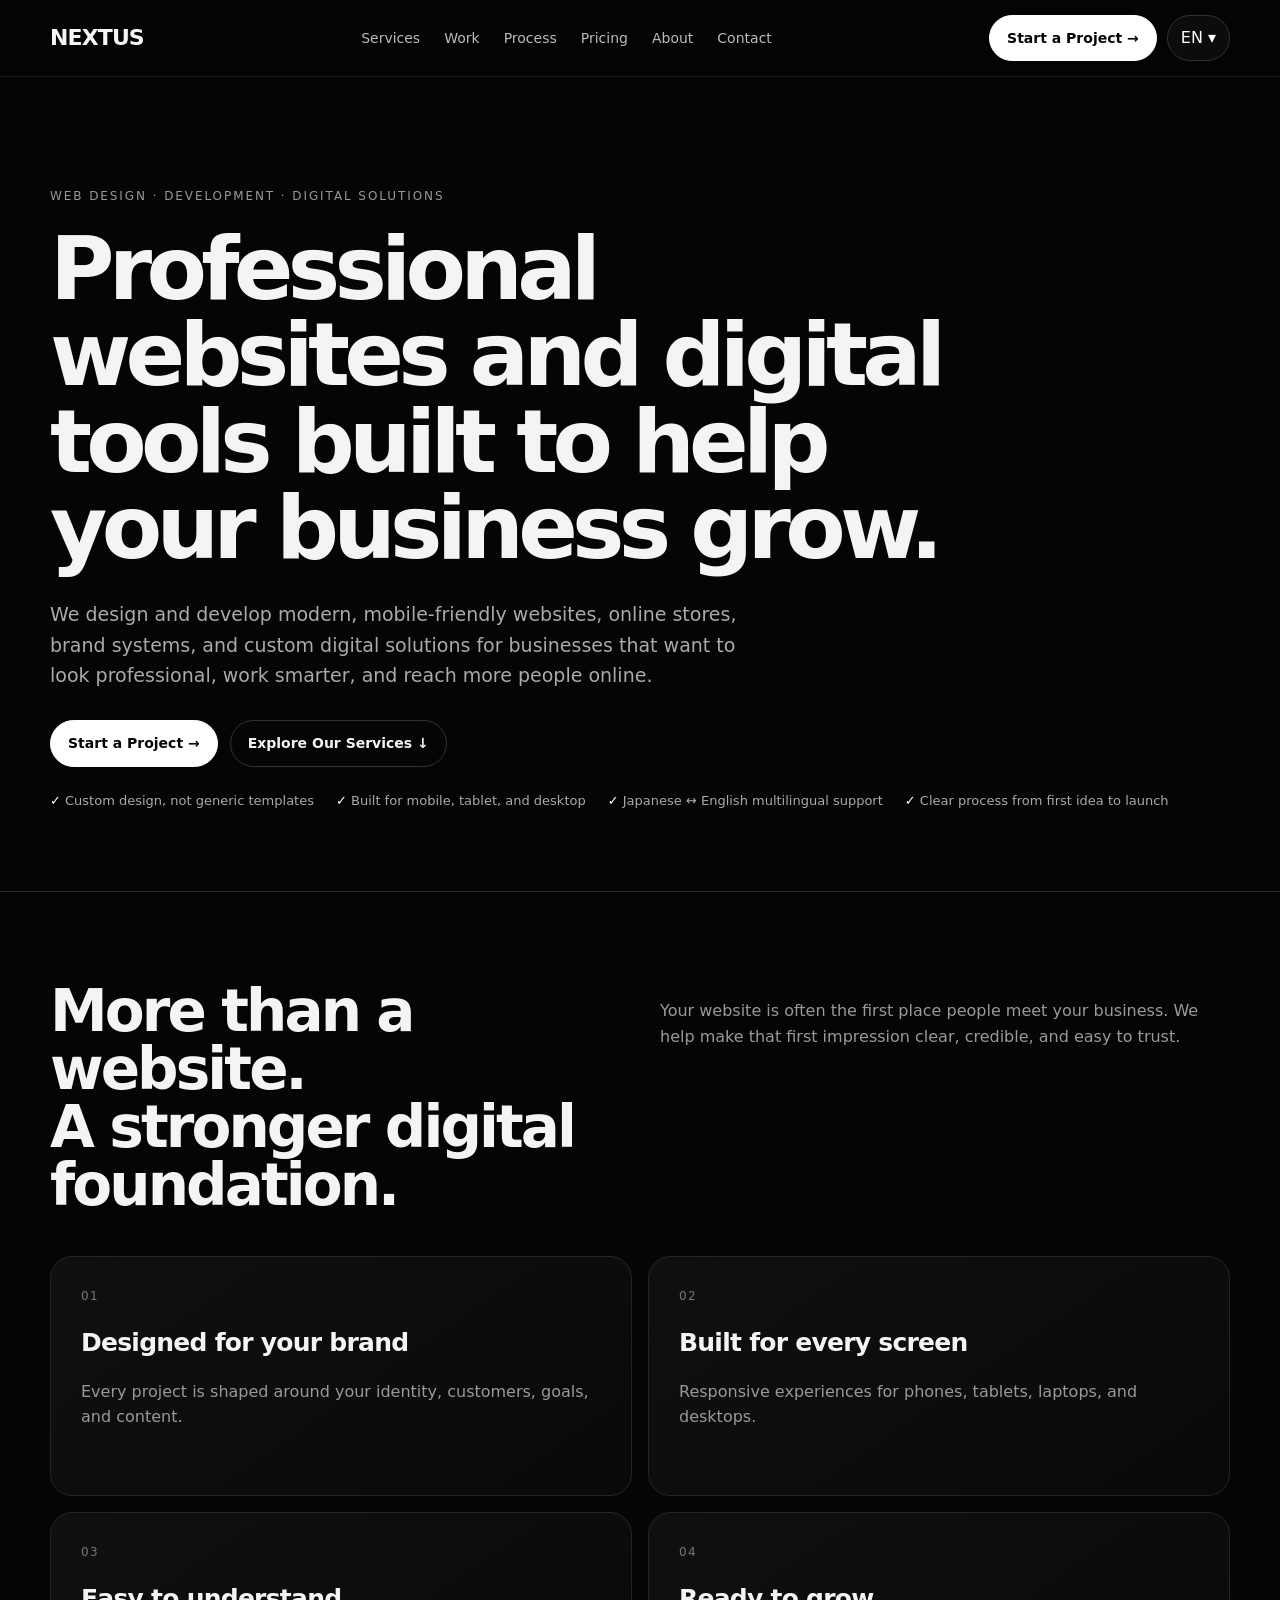
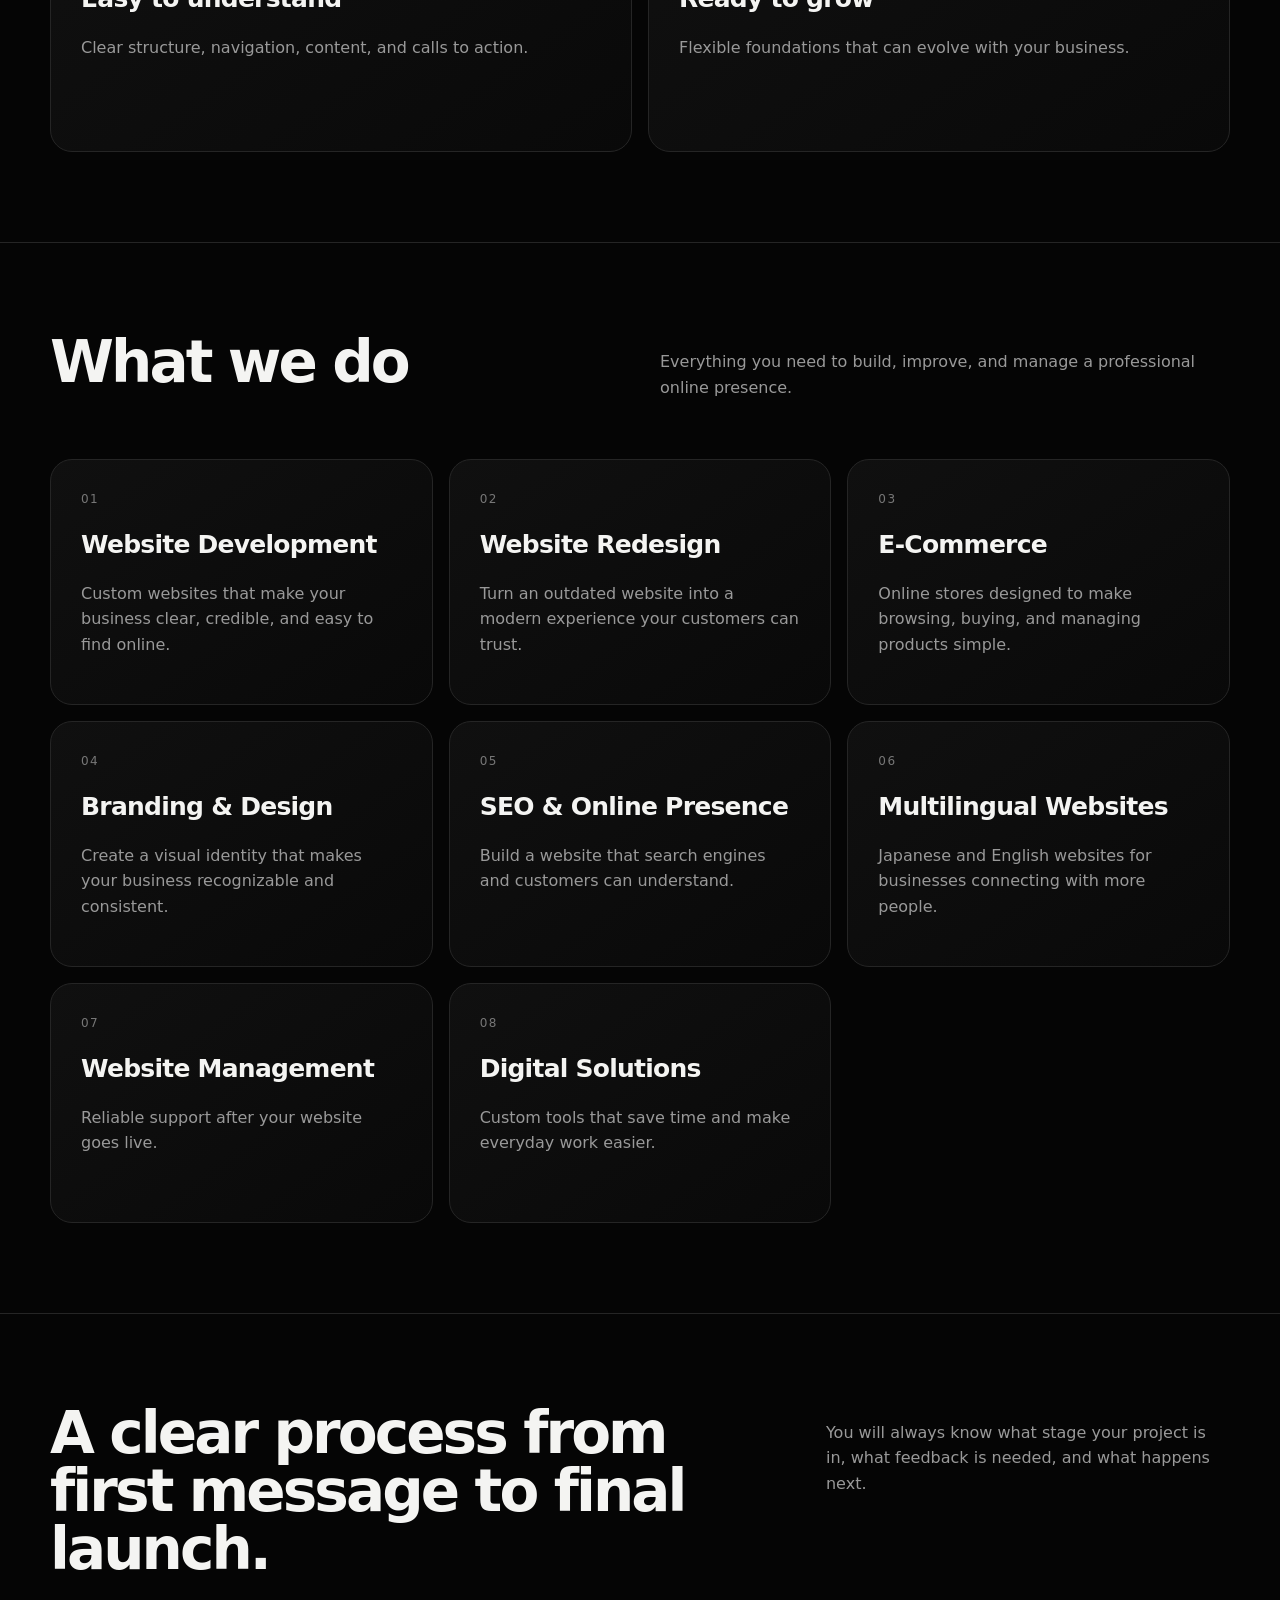
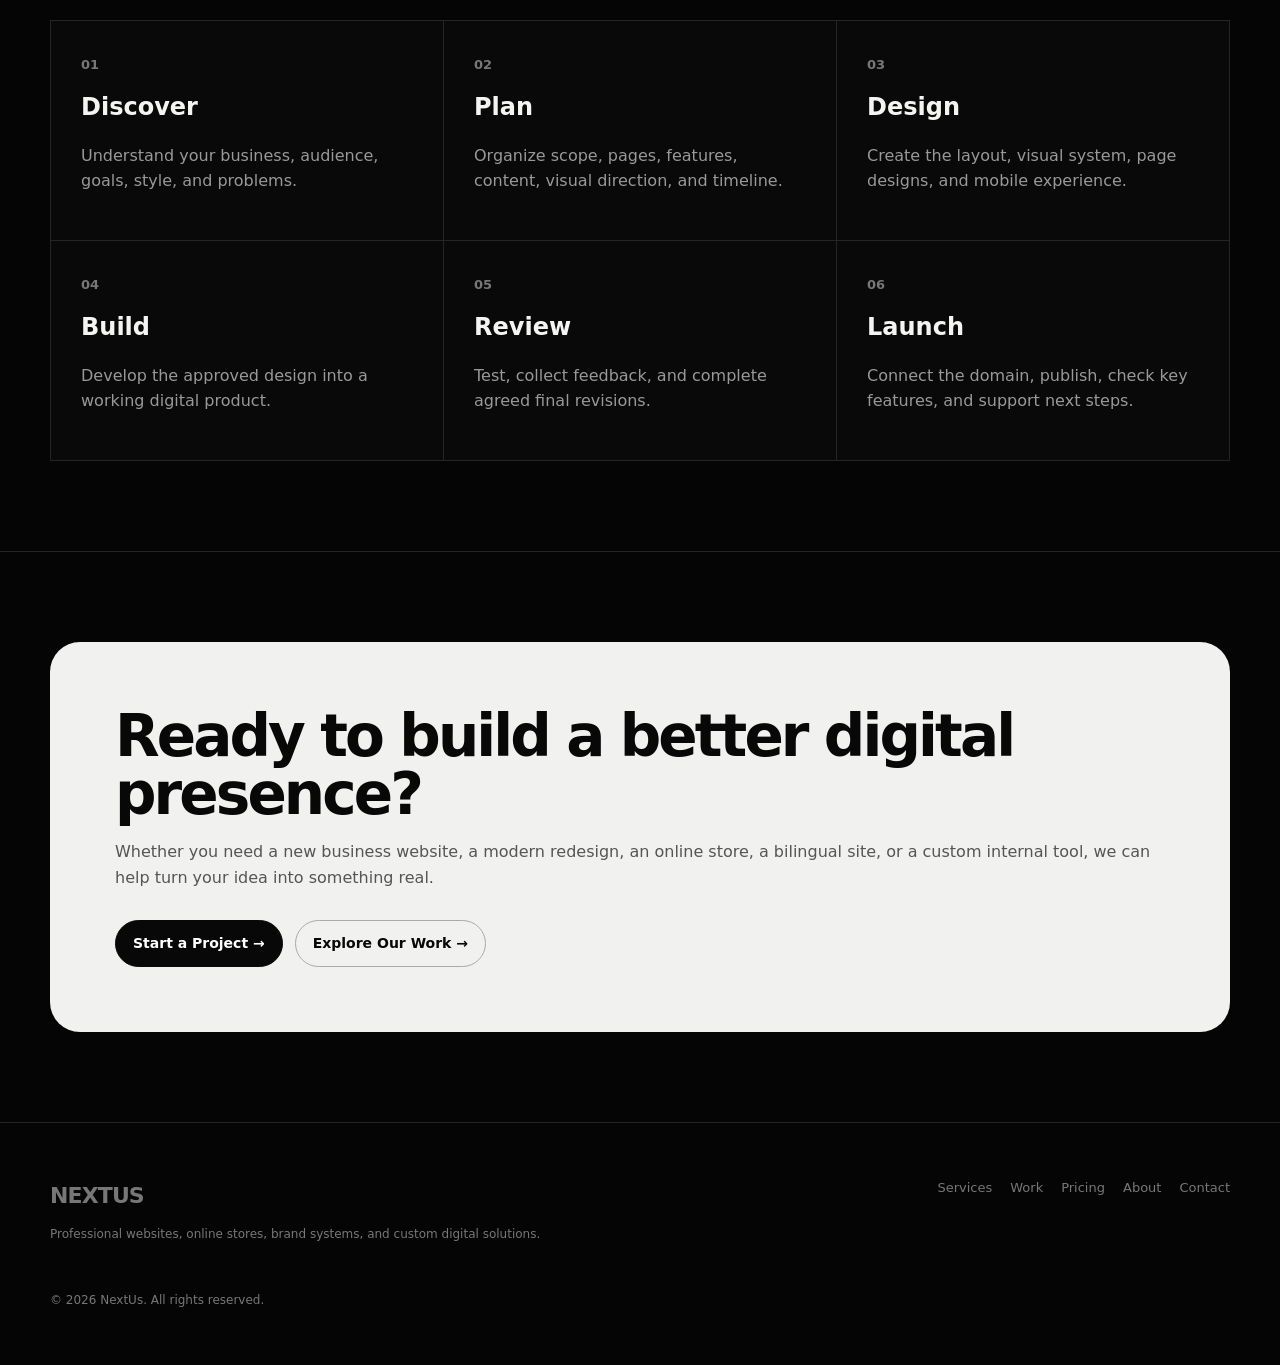
==== index.html @ 168e1766 "Create index.html" ====
<!doctype html><html lang="en"><head><meta charset="utf-8"><meta name="viewport" content="width=device-width,initial-scale=1"><title>Home — NextUs</title><meta name="description" content="NextUs builds professional websites, online stores, brand systems, multilingual sites, and custom digital solutions."><style>
:root{--bg:#050505;--panel:#0d0d0d;--panel2:#111;--text:#f4f4f2;--muted:#9a9a96;--line:#252525;--max:1180px;--radius:22px}
*{box-sizing:border-box}html{scroll-behavior:smooth}body{margin:0;background:var(--bg);color:var(--text);font-family:Inter,ui-sans-serif,system-ui,-apple-system,BlinkMacSystemFont,"Segoe UI",sans-serif;line-height:1.6}a{color:inherit;text-decoration:none}button{font:inherit}
.container{width:min(calc(100% - 40px),var(--max));margin:auto}.nav{position:sticky;top:0;z-index:20;background:rgba(5,5,5,.88);backdrop-filter:blur(18px);border-bottom:1px solid rgba(255,255,255,.08)}.navin{height:76px;display:flex;align-items:center;justify-content:space-between;gap:22px}.brand{font-weight:900;letter-spacing:-.04em;font-size:22px}.links{display:flex;gap:24px;align-items:center;font-size:14px;color:#bbb}.links a:hover{color:#fff}.actions{display:flex;align-items:center;gap:10px}.btn{display:inline-flex;align-items:center;justify-content:center;border:1px solid #333;border-radius:999px;padding:11px 17px;font-weight:700;font-size:14px;transition:.2s}.btn:hover{transform:translateY(-2px);border-color:#777}.btn.primary{background:#fff;color:#050505;border-color:#fff}.lang{position:relative}.lang button{background:#0c0c0c;color:#fff;border:1px solid #333;border-radius:999px;padding:9px 13px;cursor:pointer}.langmenu{display:none;position:absolute;right:0;top:45px;background:#111;border:1px solid #333;border-radius:14px;padding:6px;min-width:130px;box-shadow:0 20px 50px #000}.lang.open .langmenu{display:block}.langmenu button{display:block;width:100%;border:0;border-radius:9px;text-align:left;padding:9px 10px;background:transparent}.langmenu button:hover{background:#222}
.menu{display:none;border:1px solid #333;background:#0c0c0c;color:#fff;border-radius:12px;padding:9px 12px}.mobile{display:none}
.hero{padding:110px 0 80px;border-bottom:1px solid var(--line)}.eyebrow{text-transform:uppercase;letter-spacing:.16em;font-size:12px;color:#999;margin-bottom:20px}.hero h1{font-size:clamp(46px,7vw,88px);line-height:.98;letter-spacing:-.065em;max-width:950px;margin:0 0 28px}.hero p{max-width:700px;color:#aaa;font-size:19px}.ctas{display:flex;gap:12px;flex-wrap:wrap;margin-top:30px}.trust{display:flex;gap:22px;flex-wrap:wrap;color:#aaa;font-size:13px;margin-top:24px}.trust span:before{content:"✓ ";color:#fff}
.section{padding:90px 0;border-bottom:1px solid var(--line)}.section-head{display:flex;justify-content:space-between;gap:30px;margin-bottom:42px}.section h2{font-size:clamp(32px,5vw,58px);line-height:1;letter-spacing:-.05em;margin:0}.section-intro{max-width:570px;color:#999}
.grid{display:grid;grid-template-columns:repeat(2,1fr);gap:16px}.grid3{display:grid;grid-template-columns:repeat(3,1fr);gap:16px}.card{background:linear-gradient(145deg,#101010,#090909);border:1px solid var(--line);border-radius:var(--radius);padding:30px;min-height:240px}.card:hover{border-color:#444}.num{font-size:12px;color:#777;letter-spacing:.12em}.card h3{font-size:25px;margin:16px 0 10px;letter-spacing:-.03em}.card p{color:#999}.list{padding:0;margin:20px 0 0;list-style:none;color:#aaa}.list li{padding:8px 0;border-top:1px solid #202020}.list li:before{content:"✓ ";color:#fff}
.darkband{background:#f1f1ef;color:#080808;border-radius:30px;padding:65px}.darkband p{color:#555}.darkband .btn{border-color:#aaa}.darkband .btn.primary{background:#080808;color:#fff;border-color:#080808}
.package{display:flex;flex-direction:column}.package.featured{border-color:#777}.price{font-size:38px;font-weight:800;letter-spacing:-.04em;margin:18px 0}.tag{display:inline-flex;border:1px solid #333;border-radius:999px;padding:5px 10px;font-size:11px;text-transform:uppercase;letter-spacing:.1em;color:#aaa;width:max-content}
.steps{display:grid;grid-template-columns:repeat(3,1fr);gap:1px;background:#252525;border:1px solid #252525}.step{background:#090909;padding:30px;min-height:180px}.step strong{font-size:13px;color:#777}.step h3{font-size:24px;margin:12px 0 8px}.step p{color:#999}
.faq details{border-top:1px solid #252525;padding:22px 0}.faq summary{cursor:pointer;font-weight:700;font-size:18px}.faq p{color:#999;max-width:760px}
.form{display:grid;gap:15px;max-width:760px}.field{display:grid;gap:7px}.field label{font-size:13px;color:#aaa}.field input,.field textarea,.field select{width:100%;background:#0c0c0c;color:#fff;border:1px solid #292929;border-radius:13px;padding:13px 14px;outline:none}.field textarea{min-height:150px;resize:vertical}.field input:focus,.field textarea:focus,.field select:focus{border-color:#777}
.workvisual{aspect-ratio:16/10;border-radius:20px;border:1px solid #292929;background:radial-gradient(circle at 70% 20%,#333 0,#151515 25%,#090909 60%);display:flex;align-items:end;padding:24px}.workvisual span{font-size:13px;color:#aaa}.muted{color:#999}.center{text-align:center}.footer{padding:55px 0;color:#777}.footergrid{display:flex;justify-content:space-between;gap:30px}.footerlinks{display:flex;gap:18px;flex-wrap:wrap;font-size:13px}.small{font-size:12px}
@media(max-width:900px){.links,.nav .actions>.btn{display:none}.menu{display:block}.mobile{display:none;position:absolute;left:20px;right:20px;top:76px;background:#0b0b0b;border:1px solid #292929;border-radius:16px;padding:15px}.mobile.open{display:grid}.mobile a{padding:12px;border-bottom:1px solid #202020}.grid,.grid3,.steps{grid-template-columns:1fr}.section-head{display:block}.section-intro{margin-top:18px}.darkband{padding:35px 25px}.hero{padding-top:75px}.footergrid{display:block}.footerlinks{margin-top:25px}}
</style></head><body>
<header class="nav"><div class="container navin">
<a class="brand" href="index.html">NEXTUS</a>
<nav class="links">
<a href="services.html" data-nav>Services</a><a href="work.html" data-nav>Work</a><a href="index.html#process" data-nav>Process</a><a href="pricing.html" data-nav>Pricing</a><a href="about.html" data-nav>About</a><a href="contact.html" data-nav>Contact</a>
</nav>
<div class="actions">
<a class="btn primary" href="contact.html" data-cta>Start a Project →</a>
<div class="lang"><button class="lang-toggle"><span data-lang-label>EN</span> ▾</button><div class="langmenu"><button data-set-lang="en">English</button><button data-set-lang="ja">日本語</button></div></div>
<button class="menu">Menu</button>
</div>
</div>
<div class="mobile"><a href="services.html">Services</a><a href="work.html">Work</a><a href="pricing.html">Pricing</a><a href="about.html">About</a><a href="contact.html">Contact</a></div>
</header>
<main>
<section class="hero"><div class="container"><div class="eyebrow" data-hero-ey>WEB DESIGN · DEVELOPMENT · DIGITAL SOLUTIONS</div><h1 data-hero-title>Professional websites and digital tools built to help your business grow.</h1><p data-hero-p>We design and develop modern, mobile-friendly websites, online stores, brand systems, and custom digital solutions for businesses that want to look professional, work smarter, and reach more people online.</p><div class="ctas"><a class="btn primary" href="contact.html" data-cta>Start a Project →</a><a class="btn" href="services.html">Explore Our Services ↓</a></div><div class="trust"><span data-trust>Custom design, not generic templates</span><span data-trust>Built for mobile, tablet, and desktop</span><span data-trust>Japanese ↔ English multilingual support</span><span data-trust>Clear process from first idea to launch</span></div></div></section>
<section class="section"><div class="container"><div class="section-head"><h2>More than a website.<br>A stronger digital foundation.</h2><p class="section-intro">Your website is often the first place people meet your business. We help make that first impression clear, credible, and easy to trust.</p></div><div class="grid"><div class="card"><div class="num">01</div><h3>Designed for your brand</h3><p>Every project is shaped around your identity, customers, goals, and content.</p></div><div class="card"><div class="num">02</div><h3>Built for every screen</h3><p>Responsive experiences for phones, tablets, laptops, and desktops.</p></div><div class="card"><div class="num">03</div><h3>Easy to understand</h3><p>Clear structure, navigation, content, and calls to action.</p></div><div class="card"><div class="num">04</div><h3>Ready to grow</h3><p>Flexible foundations that can evolve with your business.</p></div></div></div></section>
<section class="section"><div class="container"><div class="section-head"><h2>What we do</h2><p class="section-intro">Everything you need to build, improve, and manage a professional online presence.</p></div><div class="grid3">
<a class="card" href="services.html#web"><div class="num">01</div><h3>Website Development</h3><p>Custom websites that make your business clear, credible, and easy to find online.</p></a>
<a class="card" href="services.html#redesign"><div class="num">02</div><h3>Website Redesign</h3><p>Turn an outdated website into a modern experience your customers can trust.</p></a>
<a class="card" href="services.html#ecommerce"><div class="num">03</div><h3>E-Commerce</h3><p>Online stores designed to make browsing, buying, and managing products simple.</p></a>
<a class="card" href="services.html#branding"><div class="num">04</div><h3>Branding & Design</h3><p>Create a visual identity that makes your business recognizable and consistent.</p></a>
<a class="card" href="services.html#seo"><div class="num">05</div><h3>SEO & Online Presence</h3><p>Build a website that search engines and customers can understand.</p></a>
<a class="card" href="services.html#multilingual"><div class="num">06</div><h3>Multilingual Websites</h3><p>Japanese and English websites for businesses connecting with more people.</p></a>
<a class="card" href="services.html#management"><div class="num">07</div><h3>Website Management</h3><p>Reliable support after your website goes live.</p></a>
<a class="card" href="services.html#digital"><div class="num">08</div><h3>Digital Solutions</h3><p>Custom tools that save time and make everyday work easier.</p></a>
</div></div></section>
<section class="section" id="process"><div class="container"><div class="section-head"><h2>A clear process from first message to final launch.</h2><p class="section-intro">You will always know what stage your project is in, what feedback is needed, and what happens next.</p></div><div class="steps"><div class="step"><strong>01</strong><h3>Discover</h3><p>Understand your business, audience, goals, style, and problems.</p></div><div class="step"><strong>02</strong><h3>Plan</h3><p>Organize scope, pages, features, content, visual direction, and timeline.</p></div><div class="step"><strong>03</strong><h3>Design</h3><p>Create the layout, visual system, page designs, and mobile experience.</p></div><div class="step"><strong>04</strong><h3>Build</h3><p>Develop the approved design into a working digital product.</p></div><div class="step"><strong>05</strong><h3>Review</h3><p>Test, collect feedback, and complete agreed final revisions.</p></div><div class="step"><strong>06</strong><h3>Launch</h3><p>Connect the domain, publish, check key features, and support next steps.</p></div></div></div></section>
<section class="section"><div class="container"><div class="darkband"><h2>Ready to build a better digital presence?</h2><p>Whether you need a new business website, a modern redesign, an online store, a bilingual site, or a custom internal tool, we can help turn your idea into something real.</p><div class="ctas"><a class="btn primary" href="contact.html" data-cta>Start a Project →</a><a class="btn" href="work.html">Explore Our Work →</a></div></div></div></section>
</main><footer class="footer"><div class="container footergrid"><div><div class="brand">NEXTUS</div><p class="small">Professional websites, online stores, brand systems, and custom digital solutions.</p></div><div class="footerlinks"><a href="services.html">Services</a><a href="work.html">Work</a><a href="pricing.html">Pricing</a><a href="about.html">About</a><a href="contact.html">Contact</a></div></div><div class="container small" style="margin-top:35px">© 2026 NextUs. All rights reserved.</div></footer><script>
(function(){
 const root=document.documentElement;
 const translations={
  en:{
   nav:['Services','Work','Process','Pricing','About','Contact'],cta:'Start a Project →',lang:'EN',
   heroEy:'WEB DESIGN · DEVELOPMENT · DIGITAL SOLUTIONS',
   heroTitle:'Professional websites and digital tools built to help your business grow.',
   heroP:'We design and develop modern, mobile-friendly websites, online stores, brand systems, and custom digital solutions for businesses that want to look professional, work smarter, and reach more people online.',
   trust:['Custom design, not generic templates','Built for mobile, tablet, and desktop','Japanese ↔ English multilingual support','Clear process from first idea to launch']
  },
  ja:{
   nav:['サービス','実績','プロセス','料金','私たちについて','お問い合わせ'],cta:'プロジェクトを始める →',lang:'JP',
   heroEy:'WEB DESIGN · DEVELOPMENT · DIGITAL SOLUTIONS',
   heroTitle:'ビジネスの成長を支える、プロフェッショナルなWebサイトとデジタルツール。',
   heroP:'モダンでモバイル対応のWebサイト、オンラインストア、ブランドシステム、カスタムデジタルソリューションを、ビジネスの目的に合わせて設計・開発します。',
   trust:['テンプレートではなく、オリジナル設計','スマートフォン・タブレット・PCに対応','日本語 ↔ 英語の多言語対応','企画から公開まで明確なプロセス']
  }
 };
 function setLang(lang){
  const t=translations[lang]||translations.en;
  document.querySelectorAll('[data-nav]').forEach((el,i)=>el.textContent=t.nav[i]);
  document.querySelectorAll('[data-cta]').forEach(el=>el.textContent=t.cta);
  document.querySelectorAll('[data-lang-label]').forEach(el=>el.textContent=t.lang);
  document.querySelectorAll('[data-hero-ey]').forEach(el=>el.textContent=t.heroEy);
  document.querySelectorAll('[data-hero-title]').forEach(el=>el.textContent=t.heroTitle);
  document.querySelectorAll('[data-hero-p]').forEach(el=>el.textContent=t.heroP);
  document.querySelectorAll('[data-trust]').forEach((el,i)=>el.textContent=t.trust[i]);
  document.documentElement.lang=lang==='ja'?'ja':'en';
  localStorage.setItem('nextus-lang',lang);
  document.querySelector('.lang')?.classList.remove('open');
 }
 window.nextusSetLang=setLang;
 const saved=localStorage.getItem('nextus-lang')||'en'; setLang(saved);
 document.querySelector('.lang-toggle')?.addEventListener('click',e=>{e.stopPropagation();document.querySelector('.lang')?.classList.toggle('open')});
 document.querySelectorAll('[data-set-lang]').forEach(b=>b.addEventListener('click',()=>setLang(b.dataset.setLang)));
 document.querySelector('.menu')?.addEventListener('click',()=>document.querySelector('.mobile')?.classList.toggle('open'));
 document.addEventListener('click',e=>{if(!e.target.closest('.lang'))document.querySelector('.lang')?.classList.remove('open')});
})();
</script></body></html>
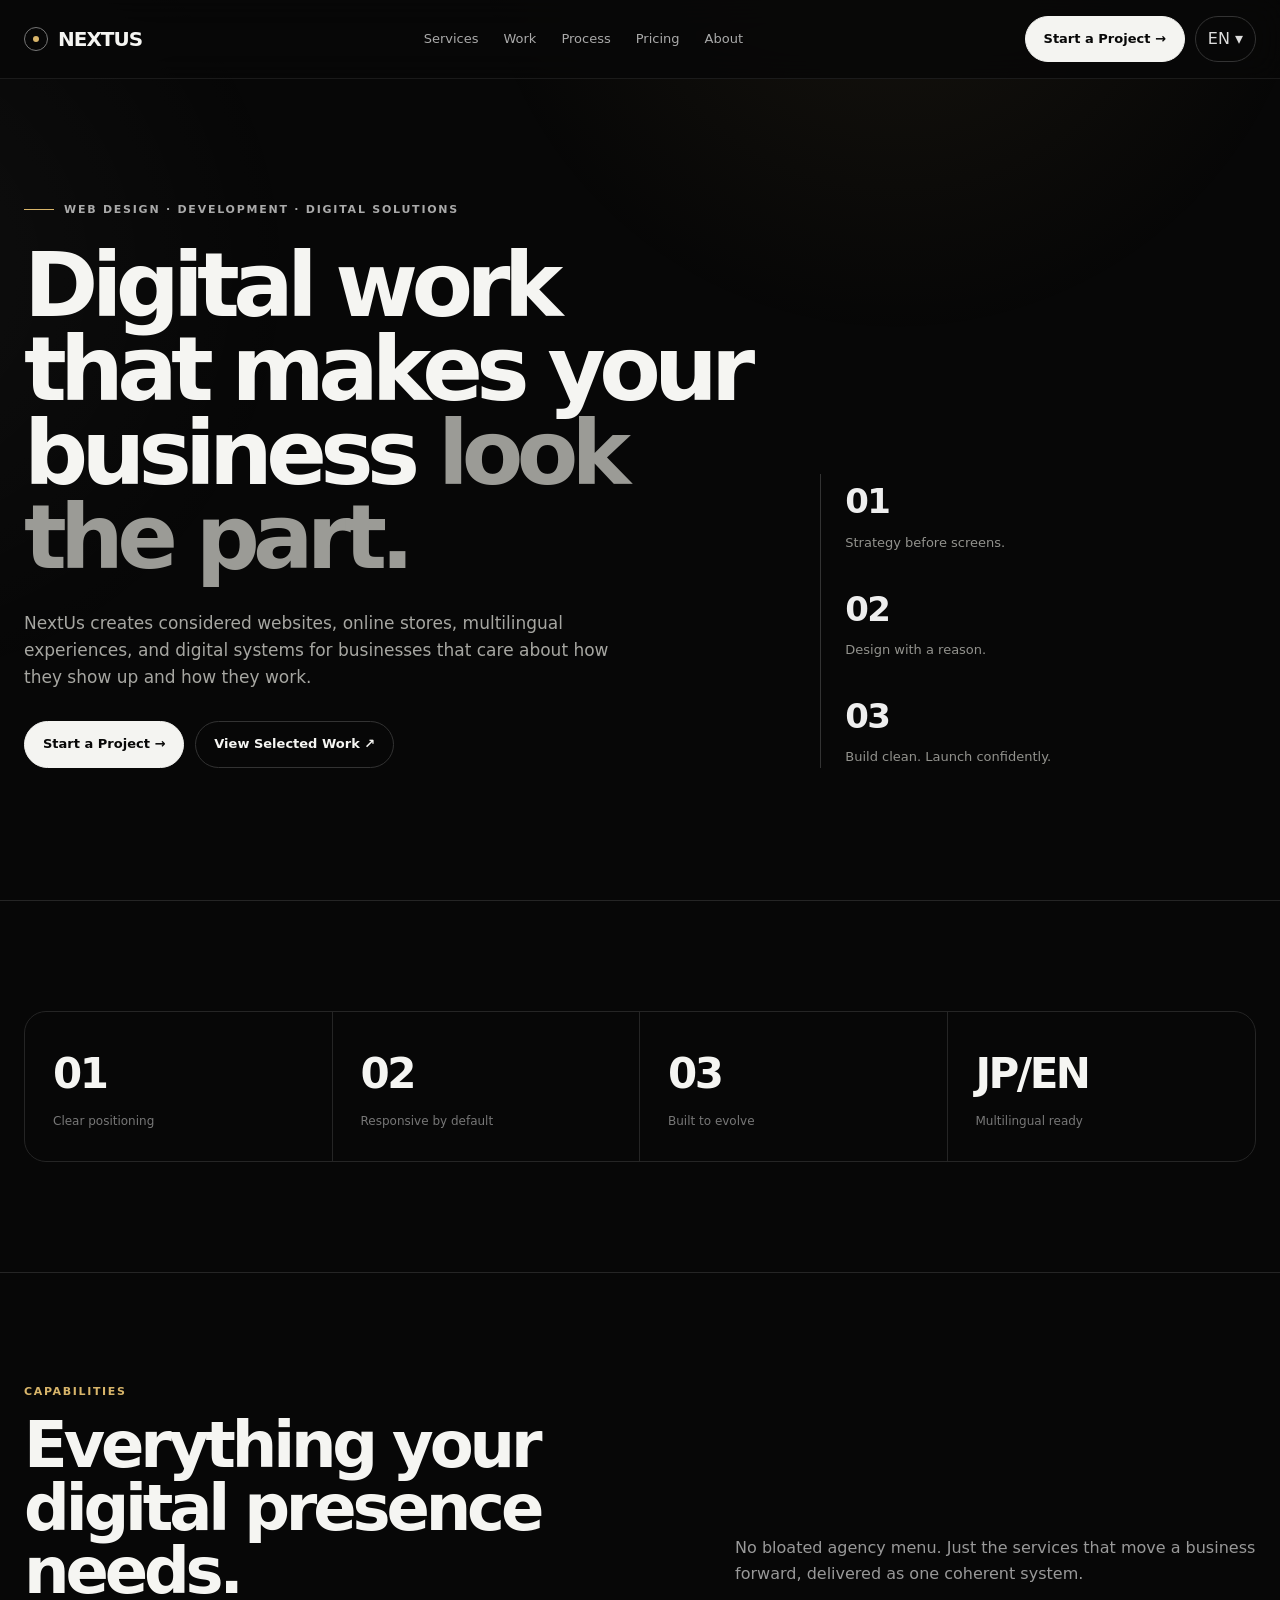
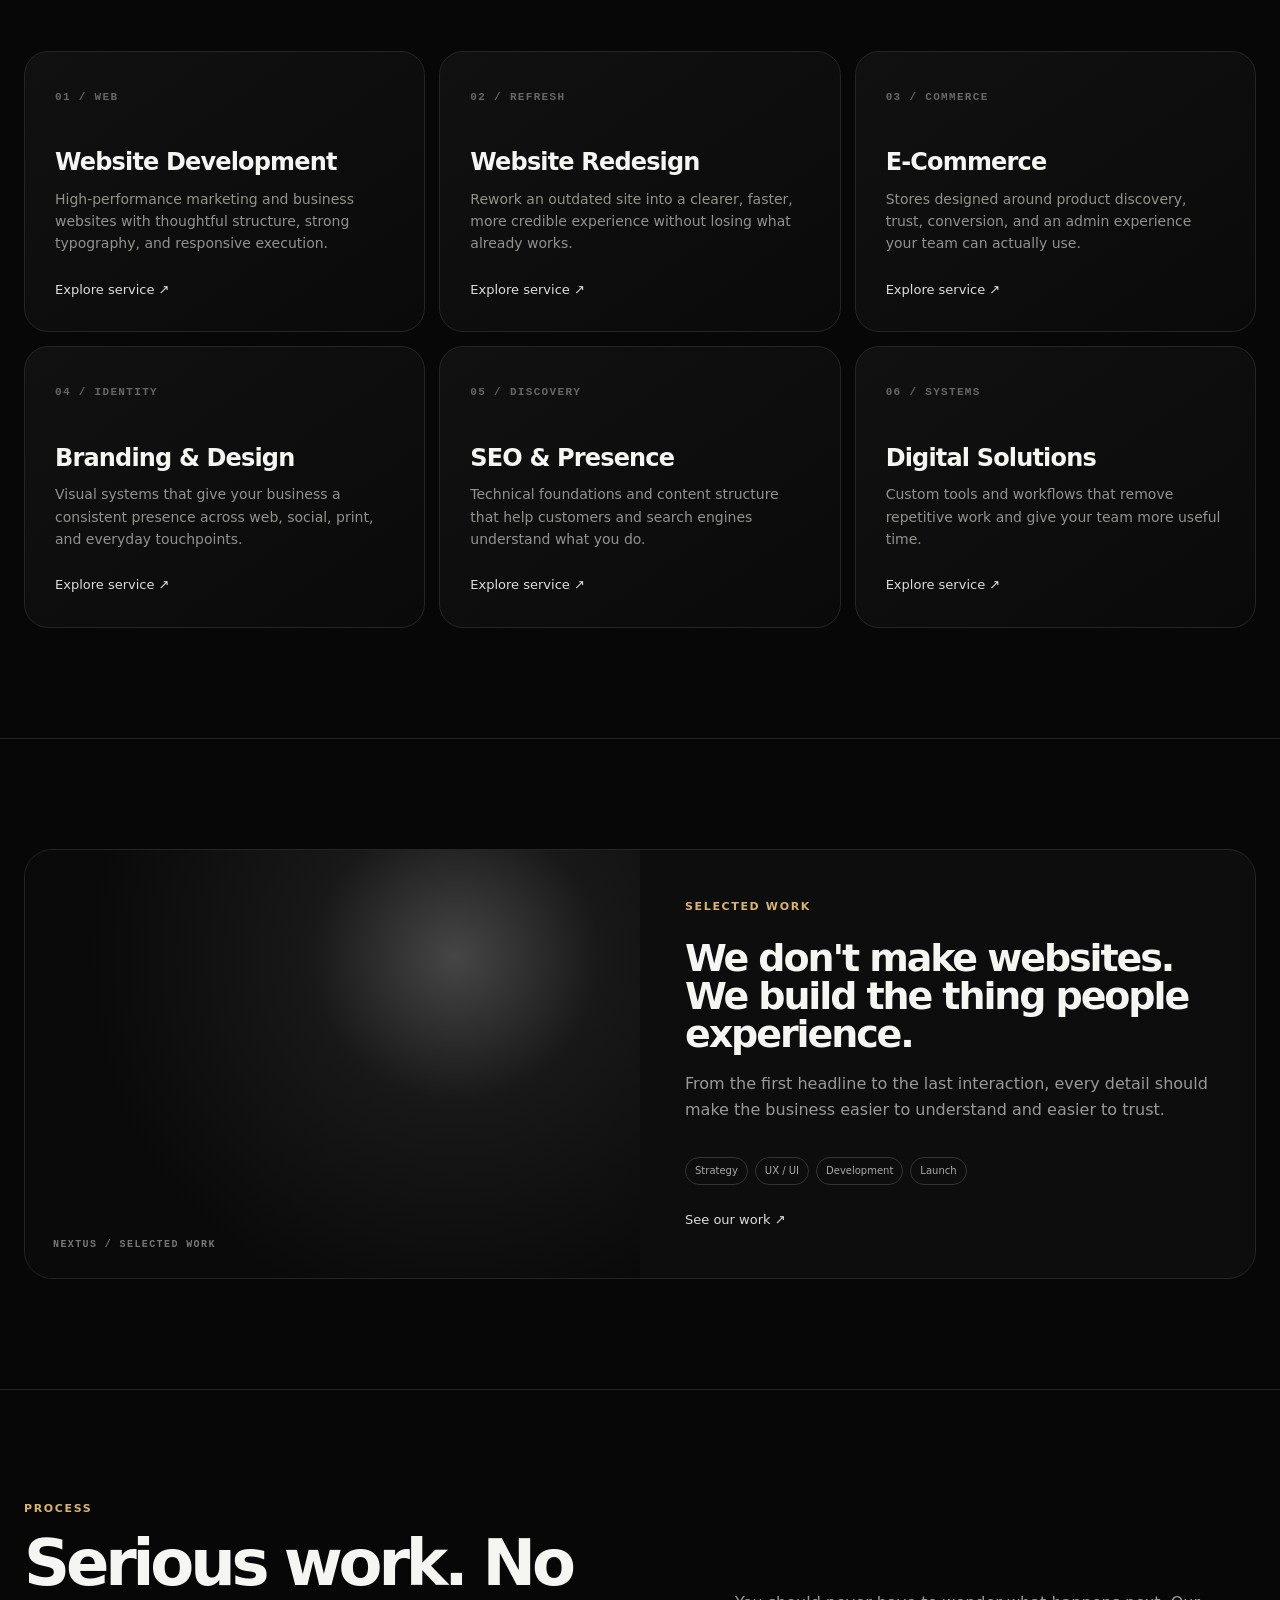
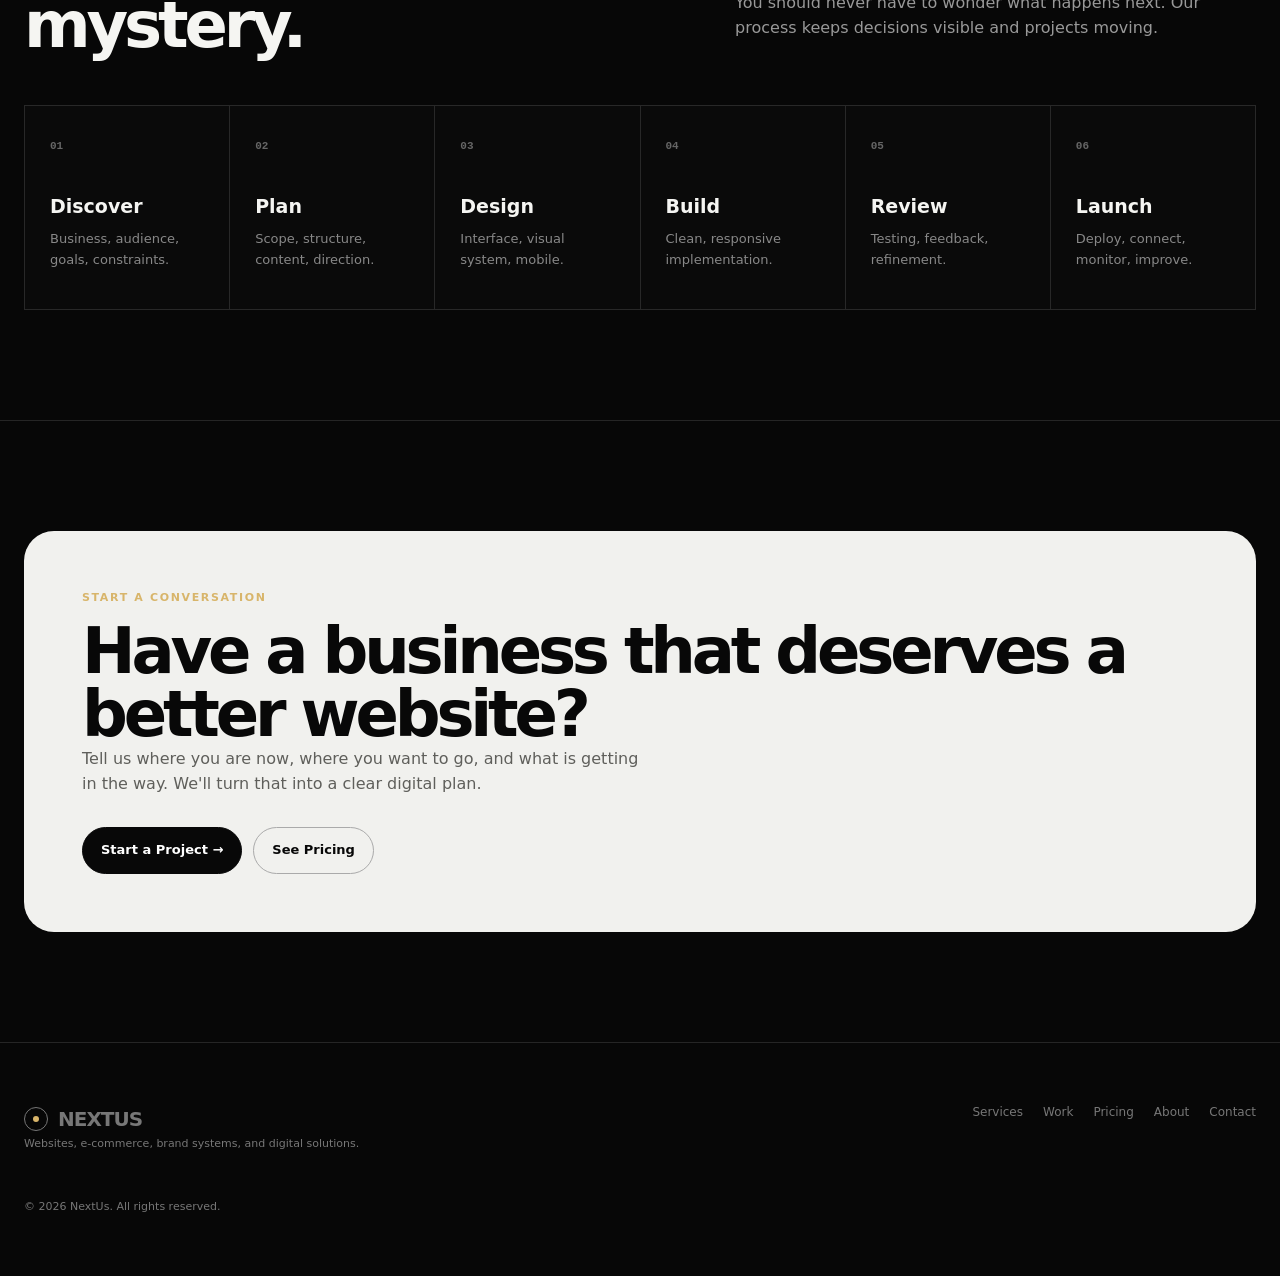
==== commit 48599054: "Rebuild NextUs homepage with premium responsive design" ====
--- a/index.html
+++ b/index.html
@@ -1,84 +1 @@
-<!doctype html><html lang="en"><head><meta charset="utf-8"><meta name="viewport" content="width=device-width,initial-scale=1"><title>Home — NextUs</title><meta name="description" content="NextUs builds professional websites, online stores, brand systems, multilingual sites, and custom digital solutions."><style>
-:root{--bg:#050505;--panel:#0d0d0d;--panel2:#111;--text:#f4f4f2;--muted:#9a9a96;--line:#252525;--max:1180px;--radius:22px}
-*{box-sizing:border-box}html{scroll-behavior:smooth}body{margin:0;background:var(--bg);color:var(--text);font-family:Inter,ui-sans-serif,system-ui,-apple-system,BlinkMacSystemFont,"Segoe UI",sans-serif;line-height:1.6}a{color:inherit;text-decoration:none}button{font:inherit}
-.container{width:min(calc(100% - 40px),var(--max));margin:auto}.nav{position:sticky;top:0;z-index:20;background:rgba(5,5,5,.88);backdrop-filter:blur(18px);border-bottom:1px solid rgba(255,255,255,.08)}.navin{height:76px;display:flex;align-items:center;justify-content:space-between;gap:22px}.brand{font-weight:900;letter-spacing:-.04em;font-size:22px}.links{display:flex;gap:24px;align-items:center;font-size:14px;color:#bbb}.links a:hover{color:#fff}.actions{display:flex;align-items:center;gap:10px}.btn{display:inline-flex;align-items:center;justify-content:center;border:1px solid #333;border-radius:999px;padding:11px 17px;font-weight:700;font-size:14px;transition:.2s}.btn:hover{transform:translateY(-2px);border-color:#777}.btn.primary{background:#fff;color:#050505;border-color:#fff}.lang{position:relative}.lang button{background:#0c0c0c;color:#fff;border:1px solid #333;border-radius:999px;padding:9px 13px;cursor:pointer}.langmenu{display:none;position:absolute;right:0;top:45px;background:#111;border:1px solid #333;border-radius:14px;padding:6px;min-width:130px;box-shadow:0 20px 50px #000}.lang.open .langmenu{display:block}.langmenu button{display:block;width:100%;border:0;border-radius:9px;text-align:left;padding:9px 10px;background:transparent}.langmenu button:hover{background:#222}
-.menu{display:none;border:1px solid #333;background:#0c0c0c;color:#fff;border-radius:12px;padding:9px 12px}.mobile{display:none}
-.hero{padding:110px 0 80px;border-bottom:1px solid var(--line)}.eyebrow{text-transform:uppercase;letter-spacing:.16em;font-size:12px;color:#999;margin-bottom:20px}.hero h1{font-size:clamp(46px,7vw,88px);line-height:.98;letter-spacing:-.065em;max-width:950px;margin:0 0 28px}.hero p{max-width:700px;color:#aaa;font-size:19px}.ctas{display:flex;gap:12px;flex-wrap:wrap;margin-top:30px}.trust{display:flex;gap:22px;flex-wrap:wrap;color:#aaa;font-size:13px;margin-top:24px}.trust span:before{content:"✓ ";color:#fff}
-.section{padding:90px 0;border-bottom:1px solid var(--line)}.section-head{display:flex;justify-content:space-between;gap:30px;margin-bottom:42px}.section h2{font-size:clamp(32px,5vw,58px);line-height:1;letter-spacing:-.05em;margin:0}.section-intro{max-width:570px;color:#999}
-.grid{display:grid;grid-template-columns:repeat(2,1fr);gap:16px}.grid3{display:grid;grid-template-columns:repeat(3,1fr);gap:16px}.card{background:linear-gradient(145deg,#101010,#090909);border:1px solid var(--line);border-radius:var(--radius);padding:30px;min-height:240px}.card:hover{border-color:#444}.num{font-size:12px;color:#777;letter-spacing:.12em}.card h3{font-size:25px;margin:16px 0 10px;letter-spacing:-.03em}.card p{color:#999}.list{padding:0;margin:20px 0 0;list-style:none;color:#aaa}.list li{padding:8px 0;border-top:1px solid #202020}.list li:before{content:"✓ ";color:#fff}
-.darkband{background:#f1f1ef;color:#080808;border-radius:30px;padding:65px}.darkband p{color:#555}.darkband .btn{border-color:#aaa}.darkband .btn.primary{background:#080808;color:#fff;border-color:#080808}
-.package{display:flex;flex-direction:column}.package.featured{border-color:#777}.price{font-size:38px;font-weight:800;letter-spacing:-.04em;margin:18px 0}.tag{display:inline-flex;border:1px solid #333;border-radius:999px;padding:5px 10px;font-size:11px;text-transform:uppercase;letter-spacing:.1em;color:#aaa;width:max-content}
-.steps{display:grid;grid-template-columns:repeat(3,1fr);gap:1px;background:#252525;border:1px solid #252525}.step{background:#090909;padding:30px;min-height:180px}.step strong{font-size:13px;color:#777}.step h3{font-size:24px;margin:12px 0 8px}.step p{color:#999}
-.faq details{border-top:1px solid #252525;padding:22px 0}.faq summary{cursor:pointer;font-weight:700;font-size:18px}.faq p{color:#999;max-width:760px}
-.form{display:grid;gap:15px;max-width:760px}.field{display:grid;gap:7px}.field label{font-size:13px;color:#aaa}.field input,.field textarea,.field select{width:100%;background:#0c0c0c;color:#fff;border:1px solid #292929;border-radius:13px;padding:13px 14px;outline:none}.field textarea{min-height:150px;resize:vertical}.field input:focus,.field textarea:focus,.field select:focus{border-color:#777}
-.workvisual{aspect-ratio:16/10;border-radius:20px;border:1px solid #292929;background:radial-gradient(circle at 70% 20%,#333 0,#151515 25%,#090909 60%);display:flex;align-items:end;padding:24px}.workvisual span{font-size:13px;color:#aaa}.muted{color:#999}.center{text-align:center}.footer{padding:55px 0;color:#777}.footergrid{display:flex;justify-content:space-between;gap:30px}.footerlinks{display:flex;gap:18px;flex-wrap:wrap;font-size:13px}.small{font-size:12px}
-@media(max-width:900px){.links,.nav .actions>.btn{display:none}.menu{display:block}.mobile{display:none;position:absolute;left:20px;right:20px;top:76px;background:#0b0b0b;border:1px solid #292929;border-radius:16px;padding:15px}.mobile.open{display:grid}.mobile a{padding:12px;border-bottom:1px solid #202020}.grid,.grid3,.steps{grid-template-columns:1fr}.section-head{display:block}.section-intro{margin-top:18px}.darkband{padding:35px 25px}.hero{padding-top:75px}.footergrid{display:block}.footerlinks{margin-top:25px}}
-</style></head><body>
-<header class="nav"><div class="container navin">
-<a class="brand" href="index.html">NEXTUS</a>
-<nav class="links">
-<a href="services.html" data-nav>Services</a><a href="work.html" data-nav>Work</a><a href="index.html#process" data-nav>Process</a><a href="pricing.html" data-nav>Pricing</a><a href="about.html" data-nav>About</a><a href="contact.html" data-nav>Contact</a>
-</nav>
-<div class="actions">
-<a class="btn primary" href="contact.html" data-cta>Start a Project →</a>
-<div class="lang"><button class="lang-toggle"><span data-lang-label>EN</span> ▾</button><div class="langmenu"><button data-set-lang="en">English</button><button data-set-lang="ja">日本語</button></div></div>
-<button class="menu">Menu</button>
-</div>
-</div>
-<div class="mobile"><a href="services.html">Services</a><a href="work.html">Work</a><a href="pricing.html">Pricing</a><a href="about.html">About</a><a href="contact.html">Contact</a></div>
-</header>
-<main>
-<section class="hero"><div class="container"><div class="eyebrow" data-hero-ey>WEB DESIGN · DEVELOPMENT · DIGITAL SOLUTIONS</div><h1 data-hero-title>Professional websites and digital tools built to help your business grow.</h1><p data-hero-p>We design and develop modern, mobile-friendly websites, online stores, brand systems, and custom digital solutions for businesses that want to look professional, work smarter, and reach more people online.</p><div class="ctas"><a class="btn primary" href="contact.html" data-cta>Start a Project →</a><a class="btn" href="services.html">Explore Our Services ↓</a></div><div class="trust"><span data-trust>Custom design, not generic templates</span><span data-trust>Built for mobile, tablet, and desktop</span><span data-trust>Japanese ↔ English multilingual support</span><span data-trust>Clear process from first idea to launch</span></div></div></section>
-<section class="section"><div class="container"><div class="section-head"><h2>More than a website.<br>A stronger digital foundation.</h2><p class="section-intro">Your website is often the first place people meet your business. We help make that first impression clear, credible, and easy to trust.</p></div><div class="grid"><div class="card"><div class="num">01</div><h3>Designed for your brand</h3><p>Every project is shaped around your identity, customers, goals, and content.</p></div><div class="card"><div class="num">02</div><h3>Built for every screen</h3><p>Responsive experiences for phones, tablets, laptops, and desktops.</p></div><div class="card"><div class="num">03</div><h3>Easy to understand</h3><p>Clear structure, navigation, content, and calls to action.</p></div><div class="card"><div class="num">04</div><h3>Ready to grow</h3><p>Flexible foundations that can evolve with your business.</p></div></div></div></section>
-<section class="section"><div class="container"><div class="section-head"><h2>What we do</h2><p class="section-intro">Everything you need to build, improve, and manage a professional online presence.</p></div><div class="grid3">
-<a class="card" href="services.html#web"><div class="num">01</div><h3>Website Development</h3><p>Custom websites that make your business clear, credible, and easy to find online.</p></a>
-<a class="card" href="services.html#redesign"><div class="num">02</div><h3>Website Redesign</h3><p>Turn an outdated website into a modern experience your customers can trust.</p></a>
-<a class="card" href="services.html#ecommerce"><div class="num">03</div><h3>E-Commerce</h3><p>Online stores designed to make browsing, buying, and managing products simple.</p></a>
-<a class="card" href="services.html#branding"><div class="num">04</div><h3>Branding & Design</h3><p>Create a visual identity that makes your business recognizable and consistent.</p></a>
-<a class="card" href="services.html#seo"><div class="num">05</div><h3>SEO & Online Presence</h3><p>Build a website that search engines and customers can understand.</p></a>
-<a class="card" href="services.html#multilingual"><div class="num">06</div><h3>Multilingual Websites</h3><p>Japanese and English websites for businesses connecting with more people.</p></a>
-<a class="card" href="services.html#management"><div class="num">07</div><h3>Website Management</h3><p>Reliable support after your website goes live.</p></a>
-<a class="card" href="services.html#digital"><div class="num">08</div><h3>Digital Solutions</h3><p>Custom tools that save time and make everyday work easier.</p></a>
-</div></div></section>
-<section class="section" id="process"><div class="container"><div class="section-head"><h2>A clear process from first message to final launch.</h2><p class="section-intro">You will always know what stage your project is in, what feedback is needed, and what happens next.</p></div><div class="steps"><div class="step"><strong>01</strong><h3>Discover</h3><p>Understand your business, audience, goals, style, and problems.</p></div><div class="step"><strong>02</strong><h3>Plan</h3><p>Organize scope, pages, features, content, visual direction, and timeline.</p></div><div class="step"><strong>03</strong><h3>Design</h3><p>Create the layout, visual system, page designs, and mobile experience.</p></div><div class="step"><strong>04</strong><h3>Build</h3><p>Develop the approved design into a working digital product.</p></div><div class="step"><strong>05</strong><h3>Review</h3><p>Test, collect feedback, and complete agreed final revisions.</p></div><div class="step"><strong>06</strong><h3>Launch</h3><p>Connect the domain, publish, check key features, and support next steps.</p></div></div></div></section>
-<section class="section"><div class="container"><div class="darkband"><h2>Ready to build a better digital presence?</h2><p>Whether you need a new business website, a modern redesign, an online store, a bilingual site, or a custom internal tool, we can help turn your idea into something real.</p><div class="ctas"><a class="btn primary" href="contact.html" data-cta>Start a Project →</a><a class="btn" href="work.html">Explore Our Work →</a></div></div></div></section>
-</main><footer class="footer"><div class="container footergrid"><div><div class="brand">NEXTUS</div><p class="small">Professional websites, online stores, brand systems, and custom digital solutions.</p></div><div class="footerlinks"><a href="services.html">Services</a><a href="work.html">Work</a><a href="pricing.html">Pricing</a><a href="about.html">About</a><a href="contact.html">Contact</a></div></div><div class="container small" style="margin-top:35px">© 2026 NextUs. All rights reserved.</div></footer><script>
-(function(){
- const root=document.documentElement;
- const translations={
-  en:{
-   nav:['Services','Work','Process','Pricing','About','Contact'],cta:'Start a Project →',lang:'EN',
-   heroEy:'WEB DESIGN · DEVELOPMENT · DIGITAL SOLUTIONS',
-   heroTitle:'Professional websites and digital tools built to help your business grow.',
-   heroP:'We design and develop modern, mobile-friendly websites, online stores, brand systems, and custom digital solutions for businesses that want to look professional, work smarter, and reach more people online.',
-   trust:['Custom design, not generic templates','Built for mobile, tablet, and desktop','Japanese ↔ English multilingual support','Clear process from first idea to launch']
-  },
-  ja:{
-   nav:['サービス','実績','プロセス','料金','私たちについて','お問い合わせ'],cta:'プロジェクトを始める →',lang:'JP',
-   heroEy:'WEB DESIGN · DEVELOPMENT · DIGITAL SOLUTIONS',
-   heroTitle:'ビジネスの成長を支える、プロフェッショナルなWebサイトとデジタルツール。',
-   heroP:'モダンでモバイル対応のWebサイト、オンラインストア、ブランドシステム、カスタムデジタルソリューションを、ビジネスの目的に合わせて設計・開発します。',
-   trust:['テンプレートではなく、オリジナル設計','スマートフォン・タブレット・PCに対応','日本語 ↔ 英語の多言語対応','企画から公開まで明確なプロセス']
-  }
- };
- function setLang(lang){
-  const t=translations[lang]||translations.en;
-  document.querySelectorAll('[data-nav]').forEach((el,i)=>el.textContent=t.nav[i]);
-  document.querySelectorAll('[data-cta]').forEach(el=>el.textContent=t.cta);
-  document.querySelectorAll('[data-lang-label]').forEach(el=>el.textContent=t.lang);
-  document.querySelectorAll('[data-hero-ey]').forEach(el=>el.textContent=t.heroEy);
-  document.querySelectorAll('[data-hero-title]').forEach(el=>el.textContent=t.heroTitle);
-  document.querySelectorAll('[data-hero-p]').forEach(el=>el.textContent=t.heroP);
-  document.querySelectorAll('[data-trust]').forEach((el,i)=>el.textContent=t.trust[i]);
-  document.documentElement.lang=lang==='ja'?'ja':'en';
-  localStorage.setItem('nextus-lang',lang);
-  document.querySelector('.lang')?.classList.remove('open');
- }
- window.nextusSetLang=setLang;
- const saved=localStorage.getItem('nextus-lang')||'en'; setLang(saved);
- document.querySelector('.lang-toggle')?.addEventListener('click',e=>{e.stopPropagation();document.querySelector('.lang')?.classList.toggle('open')});
- document.querySelectorAll('[data-set-lang]').forEach(b=>b.addEventListener('click',()=>setLang(b.dataset.setLang)));
- document.querySelector('.menu')?.addEventListener('click',()=>document.querySelector('.mobile')?.classList.toggle('open'));
- document.addEventListener('click',e=>{if(!e.target.closest('.lang'))document.querySelector('.lang')?.classList.remove('open')});
-})();
-</script></body></html>
+<!doctype html><html lang="en"><head><meta charset="utf-8"><meta name="viewport" content="width=device-width,initial-scale=1"><title>NextUs — Digital experiences built for business</title><meta name="description" content="NextUs designs and develops high-quality websites, e-commerce, multilingual experiences, and digital solutions for ambitious businesses."><link rel="stylesheet" href="styles.css"></head><body><header class="nav"><div class="container navin"><a class="brand" href="index.html"><span class="mark"></span>NEXTUS</a><nav class="links"><a href="services.html">Services</a><a href="work.html">Work</a><a href="#process">Process</a><a href="pricing.html">Pricing</a><a href="about.html">About</a></nav><div class="actions"><a class="btn primary" href="contact.html">Start a Project →</a><div class="lang"><button class="lang-toggle"><span data-lang-label>EN</span> ▾</button><div class="lang-menu"><button data-set-lang="en">English</button><button data-set-lang="ja">日本語</button></div></div><button class="menu">Menu</button></div></div><div class="mobile-nav"><a href="services.html">Services</a><a href="work.html">Work</a><a href="#process">Process</a><a href="pricing.html">Pricing</a><a href="about.html">About</a><a href="contact.html">Contact</a></div></header><main><section class="hero"><div class="container hero-grid"><div><div class="eyebrow">WEB DESIGN · DEVELOPMENT · DIGITAL SOLUTIONS</div><h1>Digital work that makes your business <em>look the part.</em></h1><p class="hero-copy">NextUs creates considered websites, online stores, multilingual experiences, and digital systems for businesses that care about how they show up and how they work.</p><div class="ctas"><a class="btn primary" href="contact.html">Start a Project →</a><a class="btn" href="work.html">View Selected Work ↗</a></div></div><div class="hero-meta"><div><strong>01</strong>Strategy before screens.</div><div><strong>02</strong>Design with a reason.</div><div><strong>03</strong>Build clean. Launch confidently.</div></div></div></section><section class="section"><div class="container"><div class="numbers"><div class="number"><strong>01</strong><span>Clear positioning</span></div><div class="number"><strong>02</strong><span>Responsive by default</span></div><div class="number"><strong>03</strong><span>Built to evolve</span></div><div class="number"><strong>JP/EN</strong><span>Multilingual ready</span></div></div></div></section><section class="section"><div class="container"><div class="section-head"><div><div class="kicker">Capabilities</div><h2>Everything your digital presence needs.</h2></div><p class="intro">No bloated agency menu. Just the services that move a business forward, delivered as one coherent system.</p></div><div class="grid"><a class="card reveal" href="services.html#web"><span class="card-num">01 / WEB</span><h3>Website Development</h3><p>High-performance marketing and business websites with thoughtful structure, strong typography, and responsive execution.</p><span class="arrow">Explore service ↗</span></a><a class="card reveal" href="services.html#redesign"><span class="card-num">02 / REFRESH</span><h3>Website Redesign</h3><p>Rework an outdated site into a clearer, faster, more credible experience without losing what already works.</p><span class="arrow">Explore service ↗</span></a><a class="card reveal" href="services.html#ecommerce"><span class="card-num">03 / COMMERCE</span><h3>E-Commerce</h3><p>Stores designed around product discovery, trust, conversion, and an admin experience your team can actually use.</p><span class="arrow">Explore service ↗</span></a><a class="card reveal" href="services.html#branding"><span class="card-num">04 / IDENTITY</span><h3>Branding & Design</h3><p>Visual systems that give your business a consistent presence across web, social, print, and everyday touchpoints.</p><span class="arrow">Explore service ↗</span></a><a class="card reveal" href="services.html#seo"><span class="card-num">05 / DISCOVERY</span><h3>SEO & Presence</h3><p>Technical foundations and content structure that help customers and search engines understand what you do.</p><span class="arrow">Explore service ↗</span></a><a class="card reveal" href="services.html#digital"><span class="card-num">06 / SYSTEMS</span><h3>Digital Solutions</h3><p>Custom tools and workflows that remove repetitive work and give your team more useful time.</p><span class="arrow">Explore service ↗</span></a></div></div></section><section class="section"><div class="container"><div class="case reveal"><div class="case-visual"></div><div class="case-copy"><div class="kicker">Selected work</div><h3>We don't make websites. We build the thing people experience.</h3><p>From the first headline to the last interaction, every detail should make the business easier to understand and easier to trust.</p><div class="tags"><span class="tag">Strategy</span><span class="tag">UX / UI</span><span class="tag">Development</span><span class="tag">Launch</span></div><a class="arrow" href="work.html">See our work ↗</a></div></div></div></section><section class="section" id="process"><div class="container"><div class="section-head"><div><div class="kicker">Process</div><h2>Serious work. No mystery.</h2></div><p class="intro">You should never have to wonder what happens next. Our process keeps decisions visible and projects moving.</p></div><div class="process"><div class="step"><b>01</b><h3>Discover</h3><p>Business, audience, goals, constraints.</p></div><div class="step"><b>02</b><h3>Plan</h3><p>Scope, structure, content, direction.</p></div><div class="step"><b>03</b><h3>Design</h3><p>Interface, visual system, mobile.</p></div><div class="step"><b>04</b><h3>Build</h3><p>Clean, responsive implementation.</p></div><div class="step"><b>05</b><h3>Review</h3><p>Testing, feedback, refinement.</p></div><div class="step"><b>06</b><h3>Launch</h3><p>Deploy, connect, monitor, improve.</p></div></div></div></section><section class="section"><div class="container"><div class="feature"><div class="kicker">Start a conversation</div><h2>Have a business that deserves a better website?</h2><p class="intro">Tell us where you are now, where you want to go, and what is getting in the way. We'll turn that into a clear digital plan.</p><div class="ctas"><a class="btn primary" href="contact.html">Start a Project →</a><a class="btn" href="pricing.html">See Pricing</a></div></div></div></section></main><footer class="footer"><div class="container footer-grid"><div><a class="brand" href="index.html"><span class="mark"></span>NEXTUS</a><p class="small">Websites, e-commerce, brand systems, and digital solutions.</p></div><div class="footer-links"><a href="services.html">Services</a><a href="work.html">Work</a><a href="pricing.html">Pricing</a><a href="about.html">About</a><a href="contact.html">Contact</a></div></div><div class="container small" style="margin-top:35px">© <span class="year">2026</span> NextUs. All rights reserved.</div></footer><script src="script.js"></script></body></html>
--- a/styles.css
+++ b/styles.css
@@ -0,0 +1 @@
+:root{--bg:#070707;--surface:#0d0d0d;--text:#f5f5f2;--muted:#989894;--line:#252525;--accent:#d8b56a;--max:1240px;--radius:24px}*{box-sizing:border-box}html{scroll-behavior:smooth}body{margin:0;background:var(--bg);color:var(--text);font-family:Inter,ui-sans-serif,system-ui,-apple-system,BlinkMacSystemFont,"Segoe UI",sans-serif;line-height:1.6;-webkit-font-smoothing:antialiased}body:before{content:"";position:fixed;inset:0;pointer-events:none;background:radial-gradient(circle at 70% -10%,rgba(216,181,106,.08),transparent 32%),radial-gradient(circle at -10% 30%,rgba(255,255,255,.035),transparent 28%);z-index:-1}a{color:inherit;text-decoration:none}button,input,textarea,select{font:inherit}.container{width:min(calc(100% - 48px),var(--max));margin:auto}.nav{position:sticky;top:0;z-index:50;background:rgba(7,7,7,.86);backdrop-filter:blur(16px);border-bottom:1px solid rgba(255,255,255,.08)}.navin{height:78px;display:flex;align-items:center;justify-content:space-between;gap:28px}.brand{display:flex;align-items:center;gap:10px;font-size:20px;font-weight:850;letter-spacing:-.05em}.mark{width:24px;height:24px;border:1px solid #777;border-radius:50%;position:relative}.mark:after{content:"";position:absolute;width:6px;height:6px;background:var(--accent);border-radius:50%;top:8px;left:8px}.links{display:flex;gap:25px;align-items:center;font-size:13px;color:#aaa}.links a{transition:.2s}.links a:hover,.links a.active{color:#fff}.actions{display:flex;gap:10px;align-items:center}.btn{display:inline-flex;align-items:center;justify-content:center;gap:8px;border:1px solid #333;border-radius:999px;padding:12px 18px;font-size:13px;font-weight:750;transition:transform .2s,border-color .2s,background .2s}.btn:hover{transform:translateY(-2px);border-color:#777}.btn.primary{background:#f4f4f1;color:#080808;border-color:#f4f4f1}.btn.gold{background:var(--accent);border-color:var(--accent);color:#0b0b0b}.lang{position:relative}.lang-toggle{background:transparent;color:#ddd;border:1px solid #333;border-radius:999px;padding:9px 12px;cursor:pointer}.lang-menu{display:none;position:absolute;right:0;top:44px;padding:6px;background:#111;border:1px solid #333;border-radius:14px;min-width:130px;box-shadow:0 20px 60px #000}.lang.open .lang-menu{display:block}.lang-menu button{display:block;width:100%;padding:9px 10px;text-align:left;background:none;color:#ddd;border:0;border-radius:9px;cursor:pointer}.lang-menu button:hover{background:#202020}.menu{display:none;background:#111;color:#fff;border:1px solid #333;border-radius:12px;padding:9px 12px}.mobile-nav{display:none}.hero{min-height:calc(100vh - 78px);display:flex;align-items:center;padding:100px 0 110px;border-bottom:1px solid var(--line)}.hero-grid{display:grid;grid-template-columns:1.25fr .75fr;gap:70px;align-items:end}.eyebrow{display:flex;align-items:center;gap:10px;color:#aaa;font-size:11px;font-weight:700;letter-spacing:.16em;text-transform:uppercase;margin-bottom:24px}.eyebrow:before{content:"";width:30px;height:1px;background:var(--accent)}h1,h2,h3,p{margin-top:0}.hero h1{font-size:clamp(50px,7vw,100px);line-height:.94;letter-spacing:-.075em;max-width:950px;margin-bottom:30px}.hero h1 em{font-style:normal;color:#9b9b96}.hero-copy{max-width:610px;color:#a6a6a1;font-size:17px}.ctas{display:flex;gap:11px;flex-wrap:wrap;margin-top:30px}.hero-meta{border-left:1px solid #333;padding-left:24px;color:#92928d;font-size:13px}.hero-meta strong{display:block;color:#eee;font-size:34px;letter-spacing:-.05em;margin-bottom:4px}.hero-meta div+div{margin-top:28px}.section{padding:110px 0;border-bottom:1px solid var(--line)}.section-head{display:grid;grid-template-columns:1fr .8fr;gap:60px;align-items:end;margin-bottom:48px}.section h2{font-size:clamp(38px,5vw,66px);line-height:.98;letter-spacing:-.065em;margin-bottom:0}.intro{color:#999;max-width:570px;font-size:16px}.kicker{color:var(--accent);font-size:11px;letter-spacing:.15em;text-transform:uppercase;font-weight:750;margin-bottom:14px}.grid{display:grid;grid-template-columns:repeat(3,1fr);gap:14px}.grid-2{display:grid;grid-template-columns:repeat(2,1fr);gap:14px}.card{background:linear-gradient(145deg,#111,#0a0a0a);border:1px solid var(--line);border-radius:var(--radius);padding:30px;min-height:255px;transition:transform .25s,border-color .25s,background .25s}.card:hover{transform:translateY(-4px);border-color:#4a4a4a;background:#101010}.card-num{font:600 11px/1 ui-monospace,SFMono-Regular,monospace;color:#666;letter-spacing:.12em}.card h3{font-size:24px;line-height:1.1;letter-spacing:-.035em;margin:42px 0 12px}.card p{color:#92928d;font-size:14px;margin-bottom:0}.arrow{display:inline-flex;margin-top:25px;color:#ddd;font-size:13px}.feature{background:#f1f1ee;color:#080808;border-radius:30px;padding:58px}.feature .intro{color:#5f5f5b}.feature .btn{border-color:#aaa}.feature .btn.primary{background:#080808;color:#fff;border-color:#080808}.numbers{display:grid;grid-template-columns:repeat(4,1fr);border:1px solid var(--line);border-radius:22px;overflow:hidden}.number{padding:28px;border-right:1px solid var(--line)}.number:last-child{border-right:0}.number strong{font-size:42px;letter-spacing:-.06em;display:block}.number span{font-size:12px;color:#777}.process{display:grid;grid-template-columns:repeat(6,1fr);gap:1px;background:#282828;border:1px solid #282828}.step{background:#0a0a0a;padding:25px;min-height:190px}.step b{font:600 11px ui-monospace,monospace;color:#666}.step h3{font-size:19px;margin:34px 0 8px}.step p{font-size:13px;color:#888}.case{display:grid;grid-template-columns:1fr 1fr;min-height:430px;border:1px solid var(--line);border-radius:28px;overflow:hidden;background:#0d0d0d}.case-visual{position:relative;min-height:350px;background:radial-gradient(circle at 70% 25%,#464646 0,#181818 27%,#0a0a0a 68%);display:flex;align-items:flex-end;padding:28px}.case-visual:after{content:"NEXTUS / SELECTED WORK";font:600 10px ui-monospace,monospace;color:#777;letter-spacing:.14em}.case-copy{padding:45px;display:flex;flex-direction:column;justify-content:center}.case-copy h3{font-size:38px;line-height:1;letter-spacing:-.055em;margin:10px 0 18px}.case-copy p{color:#999}.tags{display:flex;gap:7px;flex-wrap:wrap;margin-top:18px}.tag{border:1px solid #333;color:#aaa;border-radius:999px;padding:5px 9px;font-size:10px}.pricing{display:grid;grid-template-columns:repeat(3,1fr);gap:14px}.price{font-size:44px;letter-spacing:-.06em;margin:20px 0 6px}.price small{font-size:12px;color:#777;letter-spacing:0}.list{list-style:none;padding:0;margin:26px 0 0;color:#999;font-size:13px}.list li{padding:9px 0;border-top:1px solid #222}.list li:before{content:"✓";color:#eee;margin-right:9px}.faq details{border-top:1px solid #262626;padding:22px 0}.faq summary{cursor:pointer;font-size:17px;font-weight:700}.faq p{color:#90908b;max-width:760px;margin:13px 0 0}.contact-grid{display:grid;grid-template-columns:.7fr 1.3fr;gap:80px}.contact-info p{color:#999}.form{display:grid;gap:16px}.field{display:grid;gap:7px}.field label{font-size:12px;color:#999}.field input,.field textarea,.field select{width:100%;background:#0c0c0c;border:1px solid #292929;border-radius:13px;color:#fff;padding:14px;outline:none}.field textarea{min-height:150px;resize:vertical}.field input:focus,.field textarea:focus,.field select:focus{border-color:#777}.footer{padding:60px 0;color:#777}.footer-grid{display:flex;justify-content:space-between;gap:30px}.footer-links{display:flex;gap:20px;flex-wrap:wrap;font-size:12px}.small{font-size:11px}.status{display:inline-flex;align-items:center;gap:7px;font-size:11px;color:#888}.status i{width:7px;height:7px;background:#78a56c;border-radius:50%}.reveal{opacity:0;transform:translateY(18px);transition:.7s ease}.reveal.visible{opacity:1;transform:none}.page-hero{padding:100px 0 80px;border-bottom:1px solid var(--line)}.page-hero h1{font-size:clamp(52px,7vw,90px);line-height:.94;letter-spacing:-.07em;max-width:950px;margin-bottom:25px}.page-hero p{max-width:650px;color:#999;font-size:17px}.quote{font-size:clamp(28px,4vw,48px);line-height:1.05;letter-spacing:-.05em;max-width:900px}.quote span{color:#777}@media(max-width:950px){.links,.actions>.btn{display:none}.menu{display:block}.mobile-nav{position:absolute;top:78px;left:16px;right:16px;background:#0d0d0d;border:1px solid #292929;border-radius:16px;padding:8px}.mobile-nav.open{display:block}.mobile-nav a{display:block;padding:12px;border-bottom:1px solid #202020;font-size:14px}.hero-grid,.section-head,.contact-grid,.case{grid-template-columns:1fr}.hero{min-height:auto;padding:80px 0}.hero-meta{margin-top:20px}.grid,.pricing{grid-template-columns:1fr 1fr}.process{grid-template-columns:repeat(3,1fr)}}@media(max-width:620px){.container{width:min(calc(100% - 30px),var(--max))}.navin{height:70px}.hero{padding:65px 0 80px}.hero h1,.page-hero h1{font-size:clamp(45px,15vw,68px)}.section{padding:75px 0}.grid,.grid-2,.pricing,.numbers{grid-template-columns:1fr}.number{border-right:0;border-bottom:1px solid var(--line)}.number:last-child{border-bottom:0}.process{grid-template-columns:1fr}.step{min-height:150px}.feature{padding:34px 24px}.case-copy{padding:30px}.case-copy h3{font-size:30px}.footer-grid{display:block}.footer-links{margin-top:25px}.lang{display:block}}
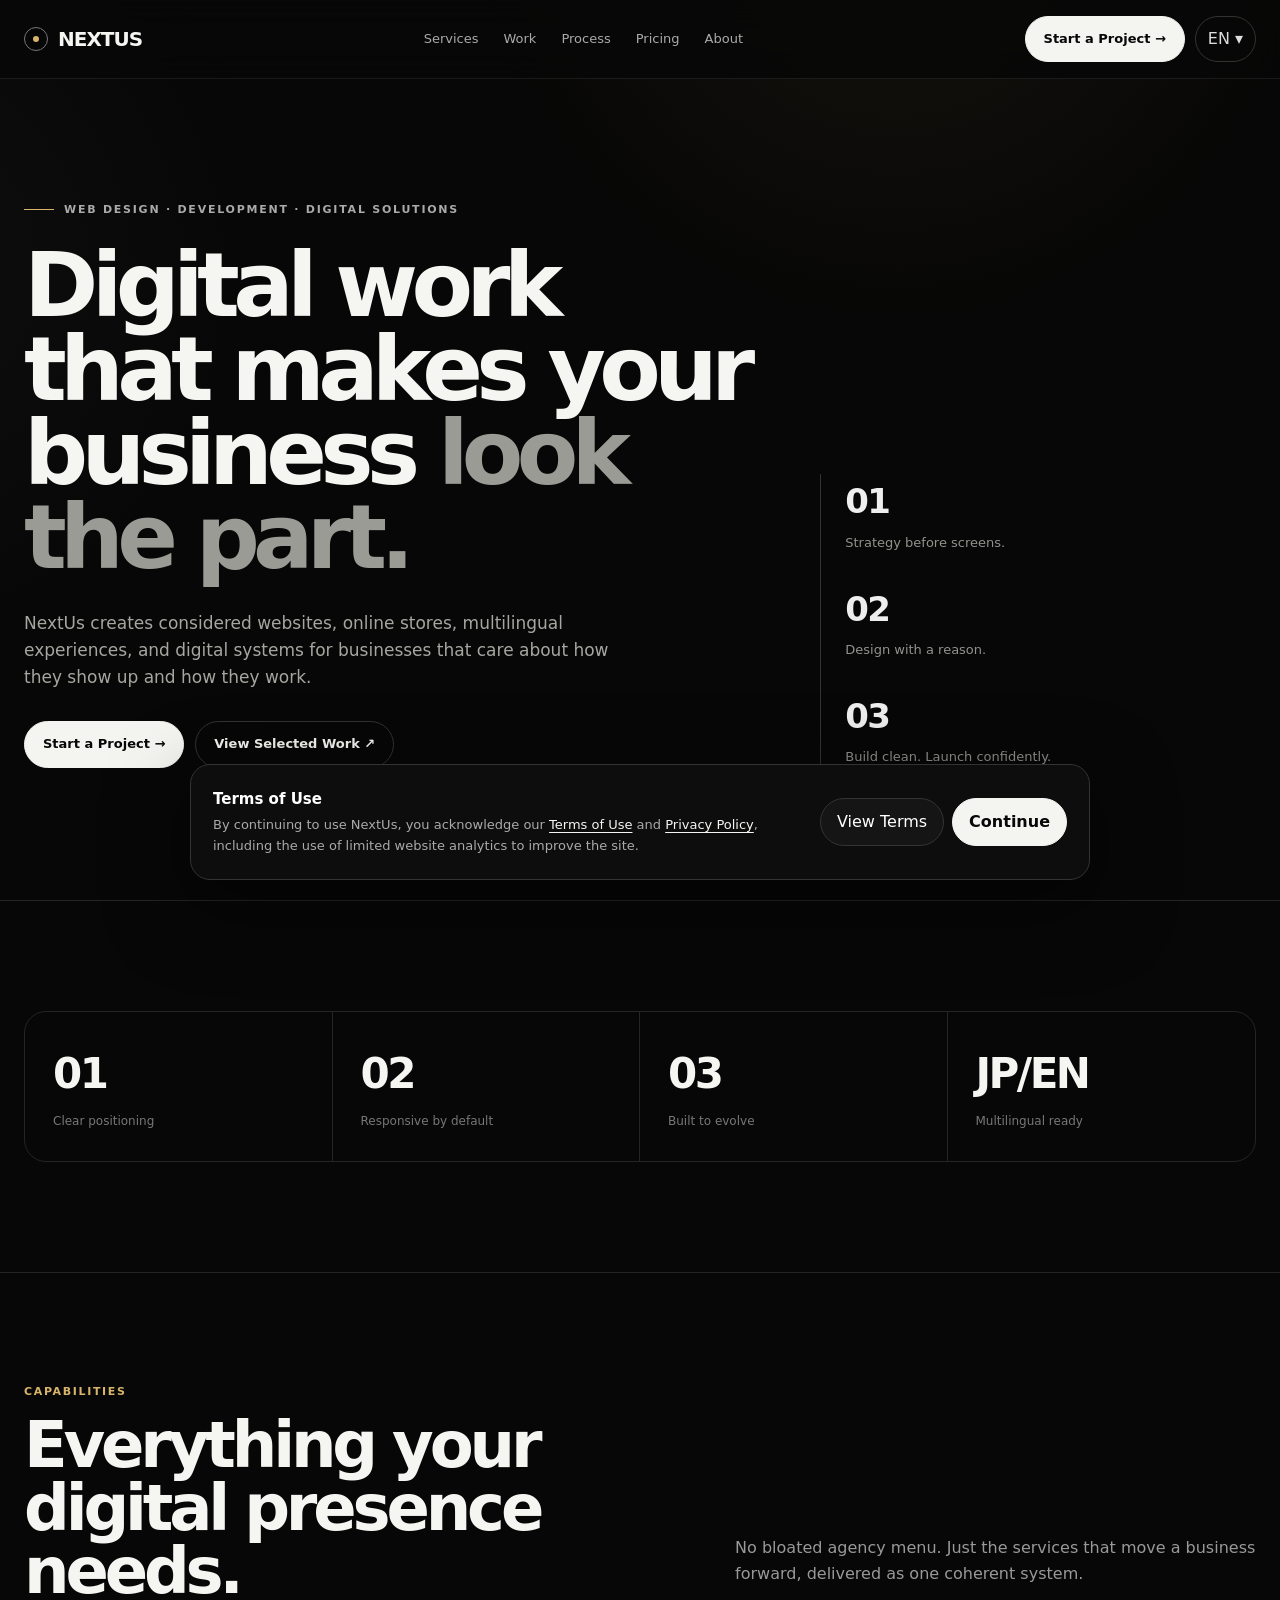
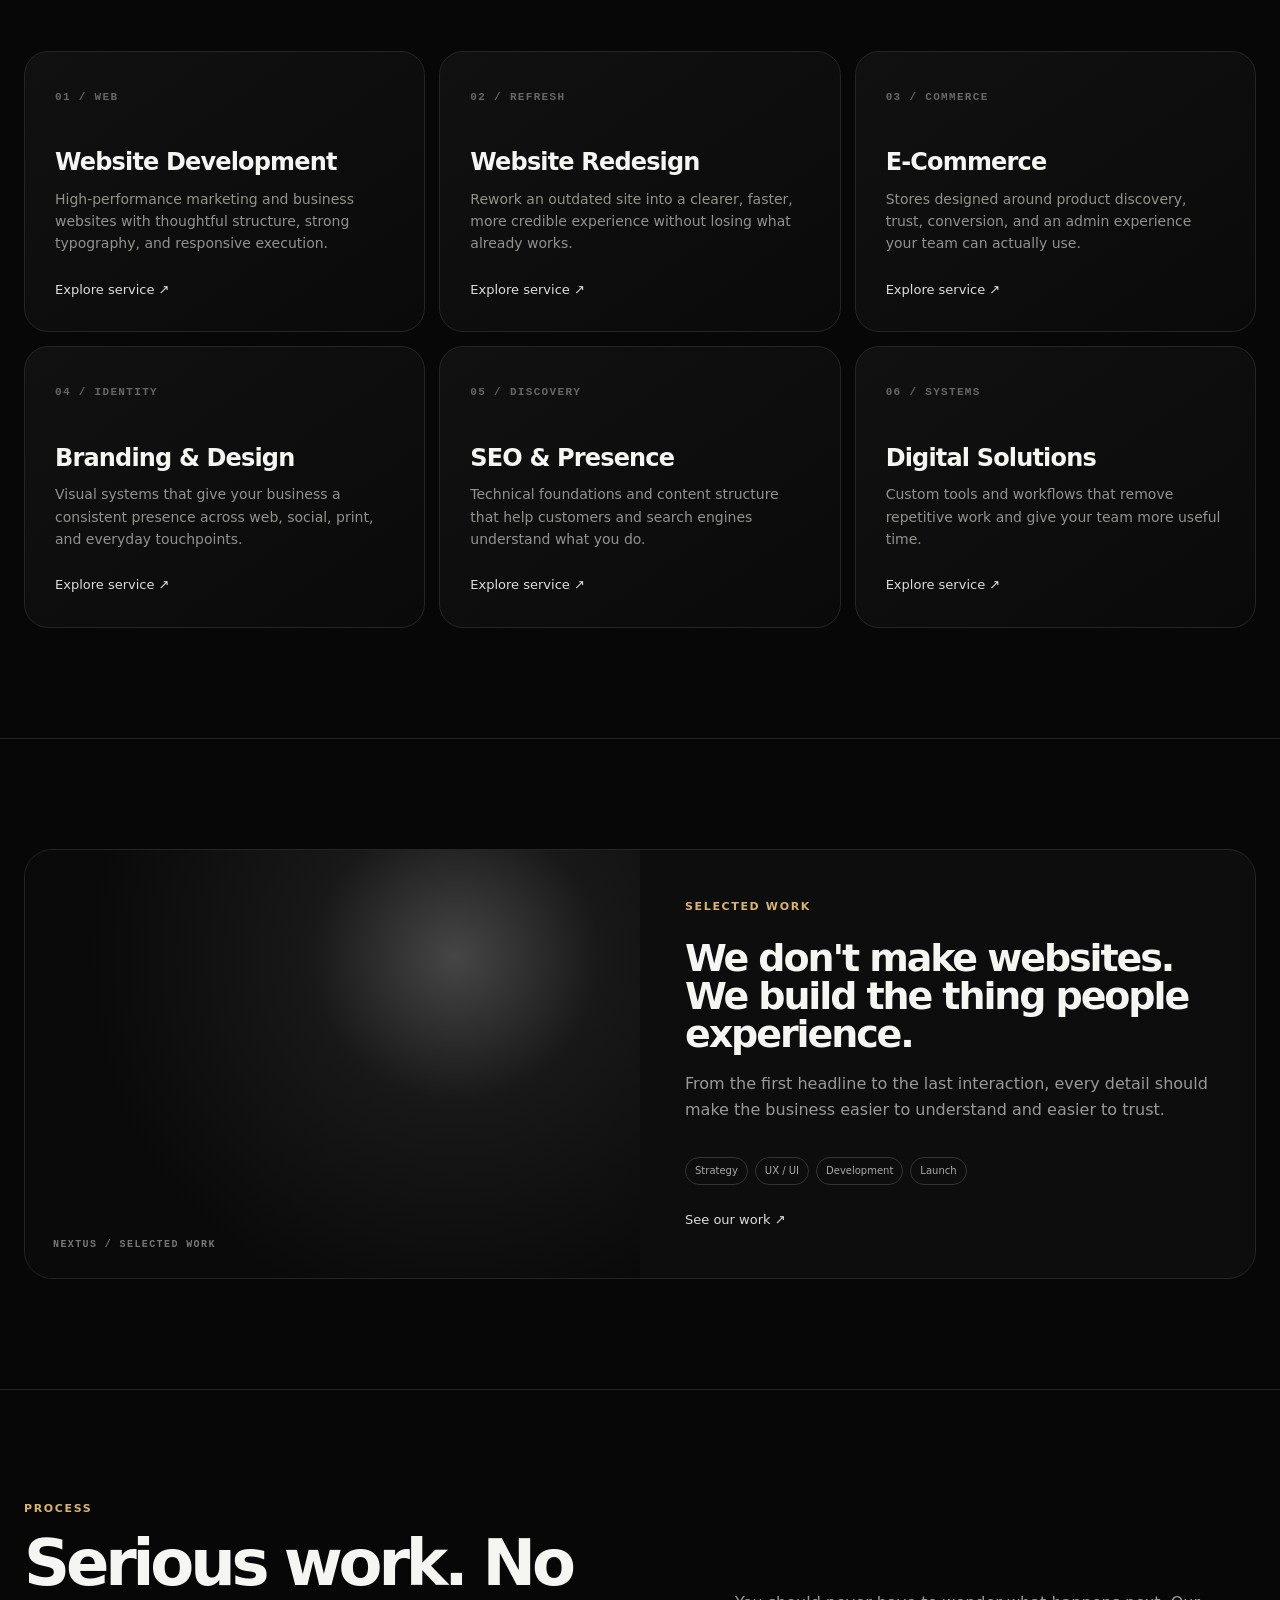
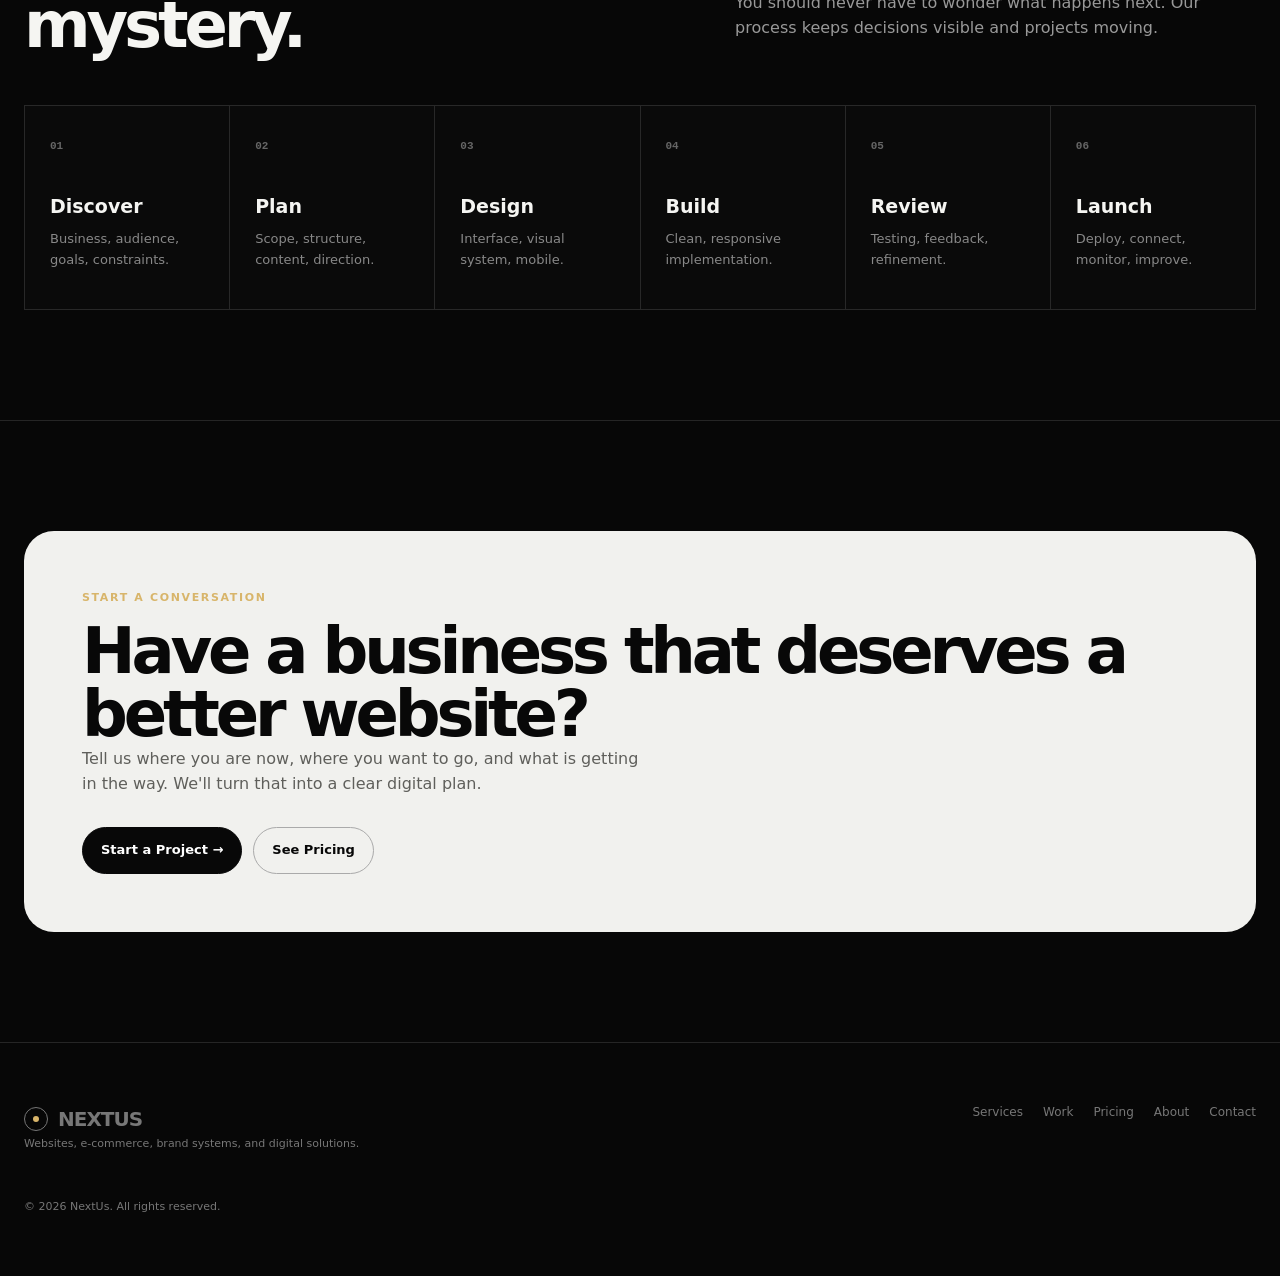
==== commit 9474f37a: "Wire NextUs legal notice and translation fix into homepage" ====
--- a/index.html
+++ b/index.html
@@ -1 +1 @@
-<!doctype html><html lang="en"><head><meta charset="utf-8"><meta name="viewport" content="width=device-width,initial-scale=1"><title>NextUs — Digital experiences built for business</title><meta name="description" content="NextUs designs and develops high-quality websites, e-commerce, multilingual experiences, and digital solutions for ambitious businesses."><link rel="stylesheet" href="styles.css"></head><body><header class="nav"><div class="container navin"><a class="brand" href="index.html"><span class="mark"></span>NEXTUS</a><nav class="links"><a href="services.html">Services</a><a href="work.html">Work</a><a href="#process">Process</a><a href="pricing.html">Pricing</a><a href="about.html">About</a></nav><div class="actions"><a class="btn primary" href="contact.html">Start a Project →</a><div class="lang"><button class="lang-toggle"><span data-lang-label>EN</span> ▾</button><div class="lang-menu"><button data-set-lang="en">English</button><button data-set-lang="ja">日本語</button></div></div><button class="menu">Menu</button></div></div><div class="mobile-nav"><a href="services.html">Services</a><a href="work.html">Work</a><a href="#process">Process</a><a href="pricing.html">Pricing</a><a href="about.html">About</a><a href="contact.html">Contact</a></div></header><main><section class="hero"><div class="container hero-grid"><div><div class="eyebrow">WEB DESIGN · DEVELOPMENT · DIGITAL SOLUTIONS</div><h1>Digital work that makes your business <em>look the part.</em></h1><p class="hero-copy">NextUs creates considered websites, online stores, multilingual experiences, and digital systems for businesses that care about how they show up and how they work.</p><div class="ctas"><a class="btn primary" href="contact.html">Start a Project →</a><a class="btn" href="work.html">View Selected Work ↗</a></div></div><div class="hero-meta"><div><strong>01</strong>Strategy before screens.</div><div><strong>02</strong>Design with a reason.</div><div><strong>03</strong>Build clean. Launch confidently.</div></div></div></section><section class="section"><div class="container"><div class="numbers"><div class="number"><strong>01</strong><span>Clear positioning</span></div><div class="number"><strong>02</strong><span>Responsive by default</span></div><div class="number"><strong>03</strong><span>Built to evolve</span></div><div class="number"><strong>JP/EN</strong><span>Multilingual ready</span></div></div></div></section><section class="section"><div class="container"><div class="section-head"><div><div class="kicker">Capabilities</div><h2>Everything your digital presence needs.</h2></div><p class="intro">No bloated agency menu. Just the services that move a business forward, delivered as one coherent system.</p></div><div class="grid"><a class="card reveal" href="services.html#web"><span class="card-num">01 / WEB</span><h3>Website Development</h3><p>High-performance marketing and business websites with thoughtful structure, strong typography, and responsive execution.</p><span class="arrow">Explore service ↗</span></a><a class="card reveal" href="services.html#redesign"><span class="card-num">02 / REFRESH</span><h3>Website Redesign</h3><p>Rework an outdated site into a clearer, faster, more credible experience without losing what already works.</p><span class="arrow">Explore service ↗</span></a><a class="card reveal" href="services.html#ecommerce"><span class="card-num">03 / COMMERCE</span><h3>E-Commerce</h3><p>Stores designed around product discovery, trust, conversion, and an admin experience your team can actually use.</p><span class="arrow">Explore service ↗</span></a><a class="card reveal" href="services.html#branding"><span class="card-num">04 / IDENTITY</span><h3>Branding & Design</h3><p>Visual systems that give your business a consistent presence across web, social, print, and everyday touchpoints.</p><span class="arrow">Explore service ↗</span></a><a class="card reveal" href="services.html#seo"><span class="card-num">05 / DISCOVERY</span><h3>SEO & Presence</h3><p>Technical foundations and content structure that help customers and search engines understand what you do.</p><span class="arrow">Explore service ↗</span></a><a class="card reveal" href="services.html#digital"><span class="card-num">06 / SYSTEMS</span><h3>Digital Solutions</h3><p>Custom tools and workflows that remove repetitive work and give your team more useful time.</p><span class="arrow">Explore service ↗</span></a></div></div></section><section class="section"><div class="container"><div class="case reveal"><div class="case-visual"></div><div class="case-copy"><div class="kicker">Selected work</div><h3>We don't make websites. We build the thing people experience.</h3><p>From the first headline to the last interaction, every detail should make the business easier to understand and easier to trust.</p><div class="tags"><span class="tag">Strategy</span><span class="tag">UX / UI</span><span class="tag">Development</span><span class="tag">Launch</span></div><a class="arrow" href="work.html">See our work ↗</a></div></div></div></section><section class="section" id="process"><div class="container"><div class="section-head"><div><div class="kicker">Process</div><h2>Serious work. No mystery.</h2></div><p class="intro">You should never have to wonder what happens next. Our process keeps decisions visible and projects moving.</p></div><div class="process"><div class="step"><b>01</b><h3>Discover</h3><p>Business, audience, goals, constraints.</p></div><div class="step"><b>02</b><h3>Plan</h3><p>Scope, structure, content, direction.</p></div><div class="step"><b>03</b><h3>Design</h3><p>Interface, visual system, mobile.</p></div><div class="step"><b>04</b><h3>Build</h3><p>Clean, responsive implementation.</p></div><div class="step"><b>05</b><h3>Review</h3><p>Testing, feedback, refinement.</p></div><div class="step"><b>06</b><h3>Launch</h3><p>Deploy, connect, monitor, improve.</p></div></div></div></section><section class="section"><div class="container"><div class="feature"><div class="kicker">Start a conversation</div><h2>Have a business that deserves a better website?</h2><p class="intro">Tell us where you are now, where you want to go, and what is getting in the way. We'll turn that into a clear digital plan.</p><div class="ctas"><a class="btn primary" href="contact.html">Start a Project →</a><a class="btn" href="pricing.html">See Pricing</a></div></div></div></section></main><footer class="footer"><div class="container footer-grid"><div><a class="brand" href="index.html"><span class="mark"></span>NEXTUS</a><p class="small">Websites, e-commerce, brand systems, and digital solutions.</p></div><div class="footer-links"><a href="services.html">Services</a><a href="work.html">Work</a><a href="pricing.html">Pricing</a><a href="about.html">About</a><a href="contact.html">Contact</a></div></div><div class="container small" style="margin-top:35px">© <span class="year">2026</span> NextUs. All rights reserved.</div></footer><script src="script.js"></script></body></html>
+<!doctype html><html lang="en"><head><meta charset="utf-8"><meta name="viewport" content="width=device-width,initial-scale=1"><title>NextUs — Digital experiences built for business</title><meta name="description" content="NextUs designs and develops high-quality websites, e-commerce, multilingual experiences, and digital solutions for ambitious businesses."><link rel="stylesheet" href="styles.css"></head><body><header class="nav"><div class="container navin"><a class="brand" href="index.html"><span class="mark"></span>NEXTUS</a><nav class="links"><a href="services.html">Services</a><a href="work.html">Work</a><a href="#process">Process</a><a href="pricing.html">Pricing</a><a href="about.html">About</a></nav><div class="actions"><a class="btn primary" href="contact.html">Start a Project →</a><div class="lang"><button class="lang-toggle"><span data-lang-label>EN</span> ▾</button><div class="lang-menu"><button data-set-lang="en">English</button><button data-set-lang="ja">日本語</button></div></div><button class="menu">Menu</button></div></div><div class="mobile-nav"><a href="services.html">Services</a><a href="work.html">Work</a><a href="#process">Process</a><a href="pricing.html">Pricing</a><a href="about.html">About</a><a href="contact.html">Contact</a></div></header><main><section class="hero"><div class="container hero-grid"><div><div class="eyebrow">WEB DESIGN · DEVELOPMENT · DIGITAL SOLUTIONS</div><h1>Digital work that makes your business <em>look the part.</em></h1><p class="hero-copy">NextUs creates considered websites, online stores, multilingual experiences, and digital systems for businesses that care about how they show up and how they work.</p><div class="ctas"><a class="btn primary" href="contact.html">Start a Project →</a><a class="btn" href="work.html">View Selected Work ↗</a></div></div><div class="hero-meta"><div><strong>01</strong>Strategy before screens.</div><div><strong>02</strong>Design with a reason.</div><div><strong>03</strong>Build clean. Launch confidently.</div></div></div></section><section class="section"><div class="container"><div class="numbers"><div class="number"><strong>01</strong><span>Clear positioning</span></div><div class="number"><strong>02</strong><span>Responsive by default</span></div><div class="number"><strong>03</strong><span>Built to evolve</span></div><div class="number"><strong>JP/EN</strong><span>Multilingual ready</span></div></div></div></section><section class="section"><div class="container"><div class="section-head"><div><div class="kicker">Capabilities</div><h2>Everything your digital presence needs.</h2></div><p class="intro">No bloated agency menu. Just the services that move a business forward, delivered as one coherent system.</p></div><div class="grid"><a class="card reveal" href="services.html#web"><span class="card-num">01 / WEB</span><h3>Website Development</h3><p>High-performance marketing and business websites with thoughtful structure, strong typography, and responsive execution.</p><span class="arrow">Explore service ↗</span></a><a class="card reveal" href="services.html#redesign"><span class="card-num">02 / REFRESH</span><h3>Website Redesign</h3><p>Rework an outdated site into a clearer, faster, more credible experience without losing what already works.</p><span class="arrow">Explore service ↗</span></a><a class="card reveal" href="services.html#ecommerce"><span class="card-num">03 / COMMERCE</span><h3>E-Commerce</h3><p>Stores designed around product discovery, trust, conversion, and an admin experience your team can actually use.</p><span class="arrow">Explore service ↗</span></a><a class="card reveal" href="services.html#branding"><span class="card-num">04 / IDENTITY</span><h3>Branding & Design</h3><p>Visual systems that give your business a consistent presence across web, social, print, and everyday touchpoints.</p><span class="arrow">Explore service ↗</span></a><a class="card reveal" href="services.html#seo"><span class="card-num">05 / DISCOVERY</span><h3>SEO & Presence</h3><p>Technical foundations and content structure that help customers and search engines understand what you do.</p><span class="arrow">Explore service ↗</span></a><a class="card reveal" href="services.html#digital"><span class="card-num">06 / SYSTEMS</span><h3>Digital Solutions</h3><p>Custom tools and workflows that remove repetitive work and give your team more useful time.</p><span class="arrow">Explore service ↗</span></a></div></div></section><section class="section"><div class="container"><div class="case reveal"><div class="case-visual"></div><div class="case-copy"><div class="kicker">Selected work</div><h3>We don't make websites. We build the thing people experience.</h3><p>From the first headline to the last interaction, every detail should make the business easier to understand and easier to trust.</p><div class="tags"><span class="tag">Strategy</span><span class="tag">UX / UI</span><span class="tag">Development</span><span class="tag">Launch</span></div><a class="arrow" href="work.html">See our work ↗</a></div></div></div></section><section class="section" id="process"><div class="container"><div class="section-head"><div><div class="kicker">Process</div><h2>Serious work. No mystery.</h2></div><p class="intro">You should never have to wonder what happens next. Our process keeps decisions visible and projects moving.</p></div><div class="process"><div class="step"><b>01</b><h3>Discover</h3><p>Business, audience, goals, constraints.</p></div><div class="step"><b>02</b><h3>Plan</h3><p>Scope, structure, content, direction.</p></div><div class="step"><b>03</b><h3>Design</h3><p>Interface, visual system, mobile.</p></div><div class="step"><b>04</b><h3>Build</h3><p>Clean, responsive implementation.</p></div><div class="step"><b>05</b><h3>Review</h3><p>Testing, feedback, refinement.</p></div><div class="step"><b>06</b><h3>Launch</h3><p>Deploy, connect, monitor, improve.</p></div></div></div></section><section class="section"><div class="container"><div class="feature"><div class="kicker">Start a conversation</div><h2>Have a business that deserves a better website?</h2><p class="intro">Tell us where you are now, where you want to go, and what is getting in the way. We'll turn that into a clear digital plan.</p><div class="ctas"><a class="btn primary" href="contact.html">Start a Project →</a><a class="btn" href="pricing.html">See Pricing</a></div></div></div></section></main><footer class="footer"><div class="container footer-grid"><div><a class="brand" href="index.html"><span class="mark"></span>NEXTUS</a><p class="small">Websites, e-commerce, brand systems, and digital solutions.</p></div><div class="footer-links"><a href="services.html">Services</a><a href="work.html">Work</a><a href="pricing.html">Pricing</a><a href="about.html">About</a><a href="contact.html">Contact</a></div></div><div class="container small" style="margin-top:35px">© <span class="year">2026</span> NextUs. All rights reserved.</div></footer><script src="script.js"></script><script src="site-enhancements.js"></script></body></html>
